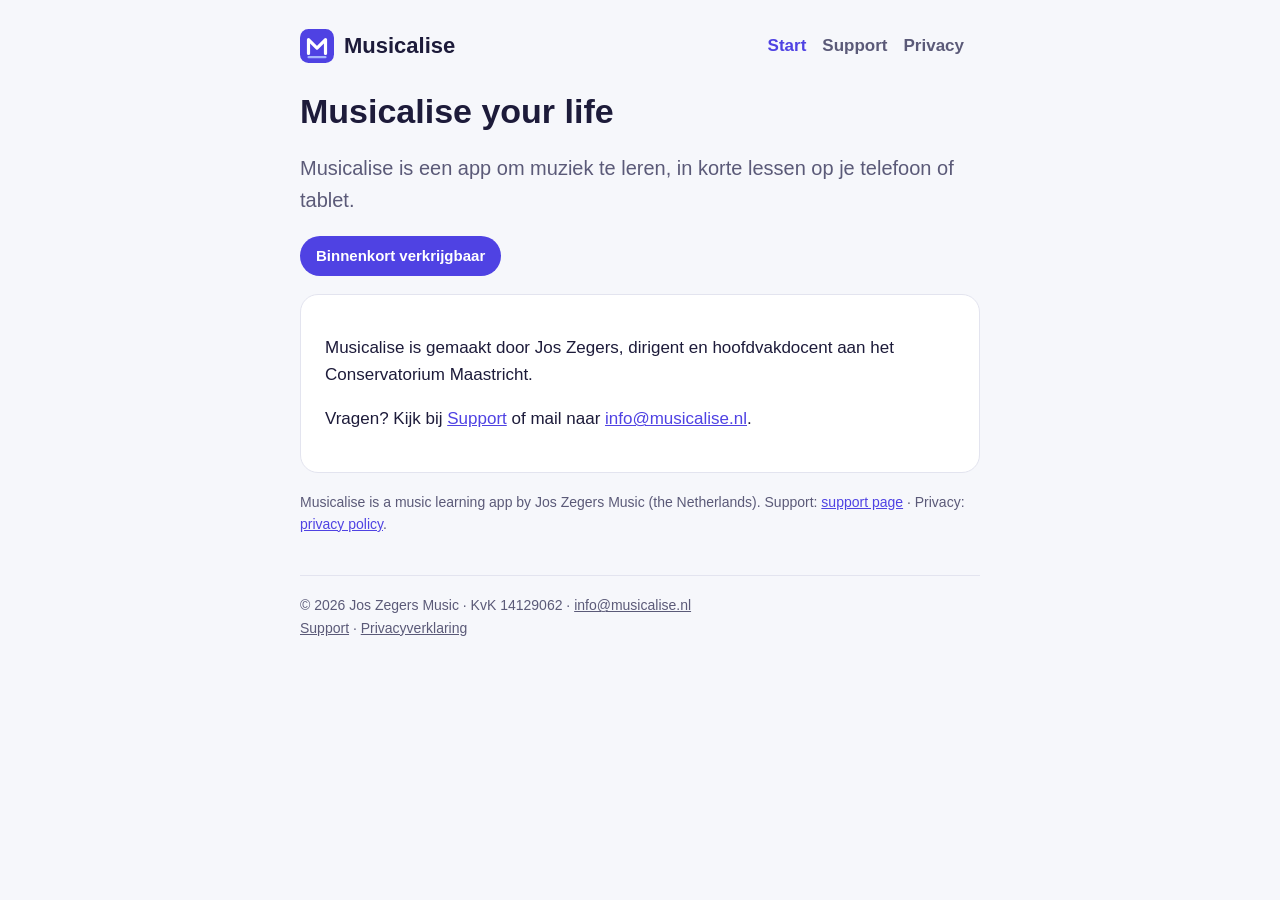
==== index.html @ 6873870e "Startpagina" ====
<!doctype html>
<html lang="nl">
<head>
<meta charset="utf-8">
<meta name="viewport" content="width=device-width, initial-scale=1">
<title>Musicalise – Musicalise your life</title>
<link rel="canonical" href="https://www.musicalise.nl/">
<meta name="description" content="Musicalise is een app om muziek te leren. Binnenkort verkrijgbaar.">
<link rel="icon" href="data:image/svg+xml,%3Csvg viewBox='0 0 64 64' xmlns='http://www.w3.org/2000/svg'%3E%3Crect width='64' height='64' rx='16' fill='%234f42e3'/%3E%3Cpath d='M16 46V20l16 16 16-16v26' fill='none' stroke='%23fff' stroke-width='6' stroke-linecap='round' stroke-linejoin='round'/%3E%3Cpath d='M16 53h32' stroke='%23a5b4fc' stroke-width='4' stroke-linecap='round'/%3E%3C/svg%3E">
<style>
:root{--ink:#1d1b3a;--muted:#5b5a78;--accent:#4f42e3;--bg:#f6f7fb;--card:#fff;--line:#e3e4ef}
@media (prefers-color-scheme:dark){:root{--ink:#eceaff;--muted:#b4b2d0;--accent:#9d95ff;--bg:#14132a;--card:#1d1c38;--line:#2e2c52}}
*{box-sizing:border-box}html{-webkit-text-size-adjust:100%}
body{margin:0;background:var(--bg);color:var(--ink);font:17px/1.6 -apple-system,BlinkMacSystemFont,"Segoe UI",Roboto,Helvetica,Arial,sans-serif}
.wrap{max-width:720px;margin:0 auto;padding:28px 20px 48px}
header{display:flex;align-items:center;justify-content:space-between;gap:12px;flex-wrap:wrap;margin-bottom:28px}
.logo{display:flex;align-items:center;gap:10px;font-weight:800;font-size:22px;color:var(--ink);text-decoration:none}
.logo svg{width:34px;height:34px}
nav a{color:var(--muted);text-decoration:none;margin-right:16px;font-weight:600}
nav a:hover,nav a[aria-current]{color:var(--accent)}
h1{font-size:34px;line-height:1.2;margin:8px 0 12px}h2{font-size:22px;margin:32px 0 8px}h3{font-size:18px;margin:22px 0 6px}
.card{background:var(--card);border:1px solid var(--line);border-radius:18px;padding:22px 24px;margin:18px 0}
.lead{font-size:20px;color:var(--muted)}a{color:var(--accent)}
.badge{display:inline-block;background:var(--accent);color:#fff;border-radius:999px;padding:8px 16px;font-weight:700;font-size:15px}
.meta{color:var(--muted);font-size:14px}dl{margin:0}dt{font-weight:700;margin-top:10px}dd{margin:0 0 4px}
footer{margin-top:40px;padding-top:18px;border-top:1px solid var(--line);color:var(--muted);font-size:14px}
footer a{color:var(--muted)}
</style>
</head>
<body>
<div class="wrap">
<header><a class="logo" href="/"><svg viewBox="0 0 64 64" aria-hidden="true"><rect width="64" height="64" rx="16" fill="#4f42e3"/><path d="M16 46V20l16 16 16-16v26" fill="none" stroke="#fff" stroke-width="6" stroke-linecap="round" stroke-linejoin="round"/><path d="M16 53h32" stroke="#a5b4fc" stroke-width="4" stroke-linecap="round"/></svg>Musicalise</a><nav><a href="/" aria-current="page">Start</a><a href="/support.html">Support</a><a href="/privacy.html">Privacy</a></nav></header>
<main>

<h1>Musicalise your life</h1>
<p class="lead">Musicalise is een app om muziek te leren, in korte lessen op je telefoon of tablet.</p>
<p><span class="badge">Binnenkort verkrijgbaar</span></p>
<div class="card">
<p>Musicalise is gemaakt door Jos Zegers, dirigent en hoofdvakdocent aan het Conservatorium Maastricht.</p>
<p>Vragen? Kijk bij <a href="/support.html">Support</a> of mail naar <a href="mailto:info@musicalise.nl">info@musicalise.nl</a>.</p>
</div>
<p class="meta" lang="en">Musicalise is a music learning app by Jos Zegers Music (the Netherlands). Support: <a href="/support.html">support page</a> · Privacy: <a href="/privacy.html">privacy policy</a>.</p>

</main>
<footer>© 2026 Jos Zegers Music · KvK 14129062 · <a href="mailto:info@musicalise.nl">info@musicalise.nl</a><br><a href="/support.html">Support</a> · <a href="/privacy.html">Privacyverklaring</a></footer>
</div>
</body>
</html>
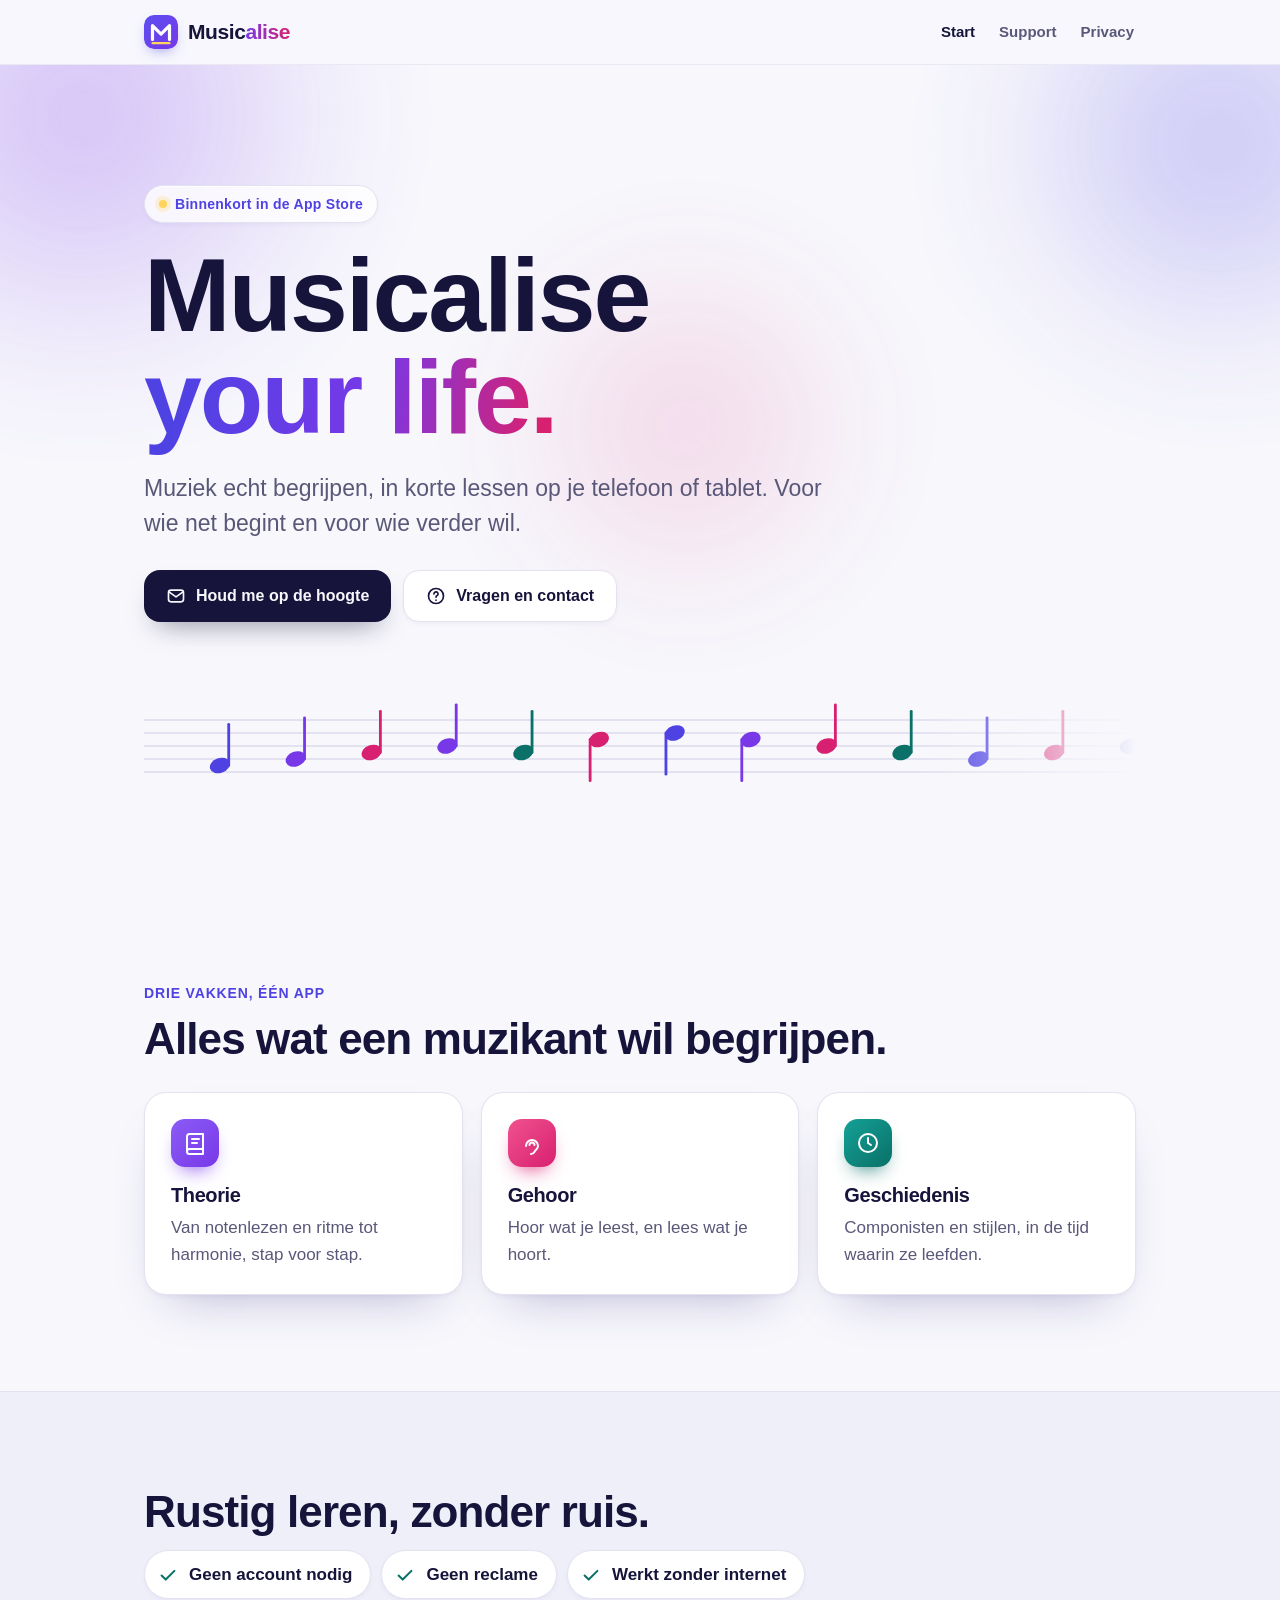
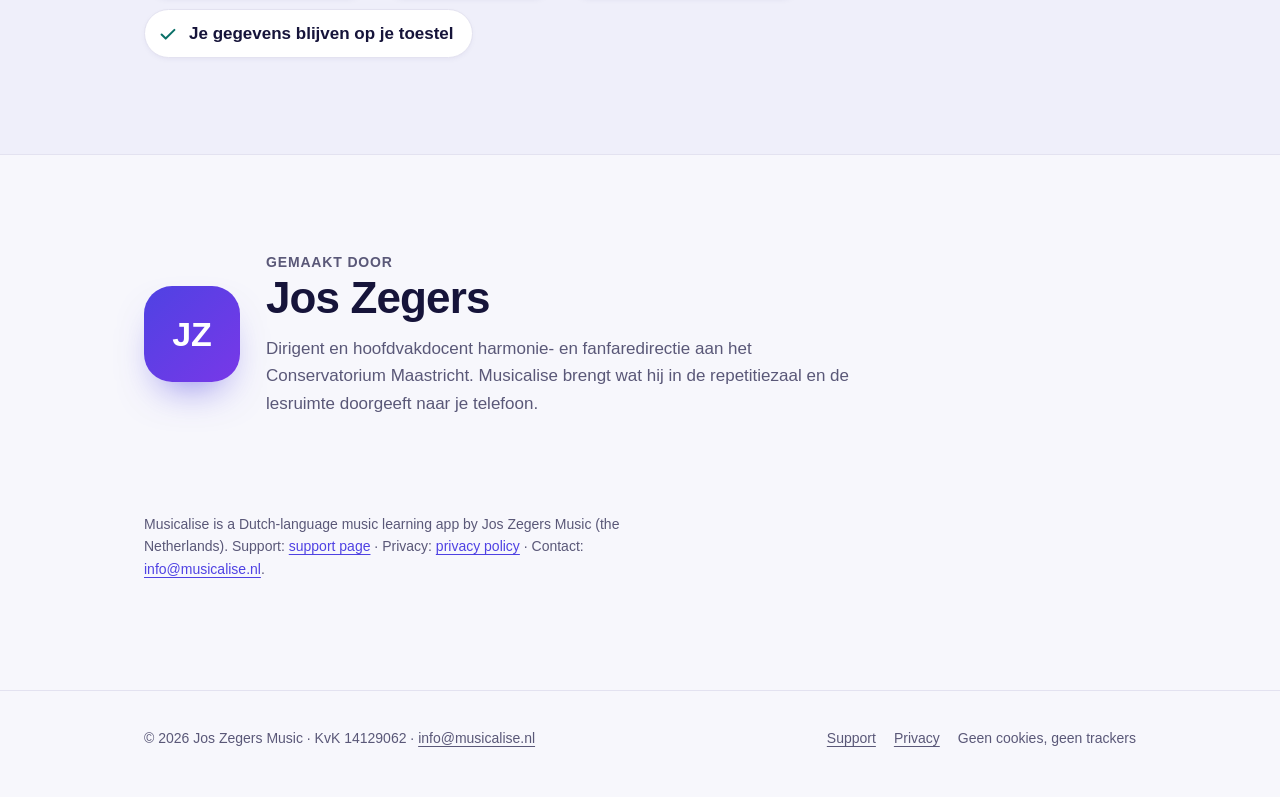
==== commit 2bca3fc8: "Nieuw ontwerp: startpagina" ====
--- a/index.html
+++ b/index.html
@@ -4,45 +4,44 @@
 <meta charset="utf-8">
 <meta name="viewport" content="width=device-width, initial-scale=1">
 <title>Musicalise – Musicalise your life</title>
+<meta name="description" content="Musicalise is een app om muziek te leren: theorie, gehoor en geschiedenis in korte lessen. Binnenkort verkrijgbaar.">
 <link rel="canonical" href="https://www.musicalise.nl/">
-<meta name="description" content="Musicalise is een app om muziek te leren. Binnenkort verkrijgbaar.">
-<link rel="icon" href="data:image/svg+xml,%3Csvg viewBox='0 0 64 64' xmlns='http://www.w3.org/2000/svg'%3E%3Crect width='64' height='64' rx='16' fill='%234f42e3'/%3E%3Cpath d='M16 46V20l16 16 16-16v26' fill='none' stroke='%23fff' stroke-width='6' stroke-linecap='round' stroke-linejoin='round'/%3E%3Cpath d='M16 53h32' stroke='%23a5b4fc' stroke-width='4' stroke-linecap='round'/%3E%3C/svg%3E">
-<style>
-:root{--ink:#1d1b3a;--muted:#5b5a78;--accent:#4f42e3;--bg:#f6f7fb;--card:#fff;--line:#e3e4ef}
-@media (prefers-color-scheme:dark){:root{--ink:#eceaff;--muted:#b4b2d0;--accent:#9d95ff;--bg:#14132a;--card:#1d1c38;--line:#2e2c52}}
-*{box-sizing:border-box}html{-webkit-text-size-adjust:100%}
-body{margin:0;background:var(--bg);color:var(--ink);font:17px/1.6 -apple-system,BlinkMacSystemFont,"Segoe UI",Roboto,Helvetica,Arial,sans-serif}
-.wrap{max-width:720px;margin:0 auto;padding:28px 20px 48px}
-header{display:flex;align-items:center;justify-content:space-between;gap:12px;flex-wrap:wrap;margin-bottom:28px}
-.logo{display:flex;align-items:center;gap:10px;font-weight:800;font-size:22px;color:var(--ink);text-decoration:none}
-.logo svg{width:34px;height:34px}
-nav a{color:var(--muted);text-decoration:none;margin-right:16px;font-weight:600}
-nav a:hover,nav a[aria-current]{color:var(--accent)}
-h1{font-size:34px;line-height:1.2;margin:8px 0 12px}h2{font-size:22px;margin:32px 0 8px}h3{font-size:18px;margin:22px 0 6px}
-.card{background:var(--card);border:1px solid var(--line);border-radius:18px;padding:22px 24px;margin:18px 0}
-.lead{font-size:20px;color:var(--muted)}a{color:var(--accent)}
-.badge{display:inline-block;background:var(--accent);color:#fff;border-radius:999px;padding:8px 16px;font-weight:700;font-size:15px}
-.meta{color:var(--muted);font-size:14px}dl{margin:0}dt{font-weight:700;margin-top:10px}dd{margin:0 0 4px}
-footer{margin-top:40px;padding-top:18px;border-top:1px solid var(--line);color:var(--muted);font-size:14px}
-footer a{color:var(--muted)}
-</style>
+<meta name="theme-color" content="#f7f7fc" media="(prefers-color-scheme: light)">
+<meta name="theme-color" content="#0d0c1f" media="(prefers-color-scheme: dark)">
+<link rel="icon" href="data:image/svg+xml,%3Csvg xmlns='http://www.w3.org/2000/svg' viewBox='0 0 64 64'%3E%3Crect width='64' height='64' rx='16' fill='%234f42e3'/%3E%3Cpath d='M16 46V20l16 16 16-16v26' fill='none' stroke='%23fff' stroke-width='6' stroke-linecap='round' stroke-linejoin='round'/%3E%3Cpath d='M16 53h32' stroke='%23ffd45c' stroke-width='4' stroke-linecap='round'/%3E%3C/svg%3E">
+<link rel="stylesheet" href="/style.css">
 </head>
 <body>
+<a class="skip" href="#main">Naar de inhoud</a>
+<header class="nav"><div class="wrap"><a class="logo" href="/" aria-label="Musicalise, naar de start"><svg viewBox="0 0 64 64" aria-hidden="true"><defs><linearGradient id="lg" x1="0" y1="0" x2="1" y2="1"><stop offset="0" stop-color="#5b4ef0"/><stop offset="1" stop-color="#7838e8"/></linearGradient></defs><rect width="64" height="64" rx="16" fill="url(#lg)"/><path d="M16 46V20l16 16 16-16v26" fill="none" stroke="#fff" stroke-width="6" stroke-linecap="round" stroke-linejoin="round"/><path d="M16 53h32" stroke="#ffd45c" stroke-width="4" stroke-linecap="round"/></svg><span class="wm"><b>Music</b><i>alise</i></span></a><a class="l x" href="/" aria-current="page">Start</a><a class="l" href="/support.html">Support</a><a class="l" href="/privacy.html">Privacy</a></div></header>
+<main id="main">
+<div class="hero"><div class="aura" aria-hidden="true"><span class="a1"></span><span class="a2"></span><span class="a3"></span></div>
 <div class="wrap">
-<header><a class="logo" href="/"><svg viewBox="0 0 64 64" aria-hidden="true"><rect width="64" height="64" rx="16" fill="#4f42e3"/><path d="M16 46V20l16 16 16-16v26" fill="none" stroke="#fff" stroke-width="6" stroke-linecap="round" stroke-linejoin="round"/><path d="M16 53h32" stroke="#a5b4fc" stroke-width="4" stroke-linecap="round"/></svg>Musicalise</a><nav><a href="/" aria-current="page">Start</a><a href="/support.html">Support</a><a href="/privacy.html">Privacy</a></nav></header>
-<main>
-
-<h1>Musicalise your life</h1>
-<p class="lead">Musicalise is een app om muziek te leren, in korte lessen op je telefoon of tablet.</p>
-<p><span class="badge">Binnenkort verkrijgbaar</span></p>
-<div class="card">
-<p>Musicalise is gemaakt door Jos Zegers, dirigent en hoofdvakdocent aan het Conservatorium Maastricht.</p>
-<p>Vragen? Kijk bij <a href="/support.html">Support</a> of mail naar <a href="mailto:info@musicalise.nl">info@musicalise.nl</a>.</p>
-</div>
-<p class="meta" lang="en">Musicalise is a music learning app by Jos Zegers Music (the Netherlands). Support: <a href="/support.html">support page</a> · Privacy: <a href="/privacy.html">privacy policy</a>.</p>
-
+<span class="eyebrow rv">Binnenkort in de App Store</span>
+<h1 class="rv">Musicalise<br><span class="g">your life.</span></h1>
+<p class="lead rv">Muziek echt begrijpen, in korte lessen op je telefoon of tablet. Voor wie net begint en voor wie verder wil.</p>
+<div class="ctas rv"><a class="btn p" href="mailto:info@musicalise.nl?subject=Houd%20me%20op%20de%20hoogte%20van%20Musicalise"><svg viewBox="0 0 24 24" fill="none" stroke="currentColor" stroke-width="2" stroke-linecap="round" stroke-linejoin="round"><rect x="3" y="5" width="18" height="14" rx="3"/><path d="M3.5 7l8.5 6 8.5-6"/></svg>Houd me op de hoogte</a><a class="btn s" href="/support.html"><svg viewBox="0 0 24 24" fill="none" stroke="currentColor" stroke-width="2" stroke-linecap="round" stroke-linejoin="round"><circle cx="12" cy="12" r="9"/><path d="M9.5 9.5a2.5 2.5 0 1 1 3.5 2.3c-.7.3-1 .9-1 1.7"/><path d="M12 17h.01"/></svg>Vragen en contact</a></div>
+<svg class="staff rv" viewBox="0 -6 1120 96" preserveAspectRatio="xMinYMid slice" aria-hidden="true"><line x1="0" x2="1120" y1="18" y2="18"/><line x1="0" x2="1120" y1="30" y2="30"/><line x1="0" x2="1120" y1="42" y2="42"/><line x1="0" x2="1120" y1="54" y2="54"/><line x1="0" x2="1120" y1="66" y2="66"/><g class="n"><line class="st" x1="78.2" y1="60" x2="78.2" y2="22"/><ellipse cx="70" cy="60" rx="9.5" ry="6.8" transform="rotate(-20 70 60)"/></g><g class="n"><line class="st" x1="148.2" y1="54" x2="148.2" y2="16"/><ellipse cx="140" cy="54" rx="9.5" ry="6.8" transform="rotate(-20 140 54)"/></g><g class="n"><line class="st" x1="218.2" y1="48" x2="218.2" y2="10"/><ellipse cx="210" cy="48" rx="9.5" ry="6.8" transform="rotate(-20 210 48)"/></g><g class="n"><line class="st" x1="288.2" y1="42" x2="288.2" y2="4"/><ellipse cx="280" cy="42" rx="9.5" ry="6.8" transform="rotate(-20 280 42)"/></g><g class="n"><line class="st" x1="358.2" y1="48" x2="358.2" y2="10"/><ellipse cx="350" cy="48" rx="9.5" ry="6.8" transform="rotate(-20 350 48)"/></g><g class="n"><line class="st" x1="411.8" y1="36" x2="411.8" y2="74"/><ellipse cx="420" cy="36" rx="9.5" ry="6.8" transform="rotate(-20 420 36)"/></g><g class="n"><line class="st" x1="481.8" y1="30" x2="481.8" y2="68"/><ellipse cx="490" cy="30" rx="9.5" ry="6.8" transform="rotate(-20 490 30)"/></g><g class="n"><line class="st" x1="551.8" y1="36" x2="551.8" y2="74"/><ellipse cx="560" cy="36" rx="9.5" ry="6.8" transform="rotate(-20 560 36)"/></g><g class="n"><line class="st" x1="638.2" y1="42" x2="638.2" y2="4"/><ellipse cx="630" cy="42" rx="9.5" ry="6.8" transform="rotate(-20 630 42)"/></g><g class="n"><line class="st" x1="708.2" y1="48" x2="708.2" y2="10"/><ellipse cx="700" cy="48" rx="9.5" ry="6.8" transform="rotate(-20 700 48)"/></g><g class="n"><line class="st" x1="778.2" y1="54" x2="778.2" y2="16"/><ellipse cx="770" cy="54" rx="9.5" ry="6.8" transform="rotate(-20 770 54)"/></g><g class="n"><line class="st" x1="848.2" y1="48" x2="848.2" y2="10"/><ellipse cx="840" cy="48" rx="9.5" ry="6.8" transform="rotate(-20 840 48)"/></g><g class="n"><line class="st" x1="918.2" y1="42" x2="918.2" y2="4"/><ellipse cx="910" cy="42" rx="9.5" ry="6.8" transform="rotate(-20 910 42)"/></g><g class="n"><line class="st" x1="971.8" y1="36" x2="971.8" y2="74"/><ellipse cx="980" cy="36" rx="9.5" ry="6.8" transform="rotate(-20 980 36)"/></g><g class="n"><line class="st" x1="1058.2" y1="42" x2="1058.2" y2="4"/><ellipse cx="1050" cy="42" rx="9.5" ry="6.8" transform="rotate(-20 1050 42)"/></g></svg>
+</div></div>
+<section><div class="wrap">
+<p class="kicker rv">Drie vakken, één app</p>
+<h2 class="rv">Alles wat een muzikant wil begrijpen.</h2>
+<div class="grid">
+<article class="card rv"><div class="ic t"><svg viewBox="0 0 24 24"><path d="M4 5.5A2.5 2.5 0 0 1 6.5 3H20v15H6.5A2.5 2.5 0 0 0 4 20.5z"/><path d="M4 20.5A2.5 2.5 0 0 0 6.5 23H20v-5"/><path d="M9 8h7M9 12h5"/></svg></div><h3>Theorie</h3><p>Van notenlezen en ritme tot harmonie, stap voor stap.</p></article>
+<article class="card rv"><div class="ic e"><svg viewBox="0 0 24 24"><path d="M6 15a6 6 0 1 1 12 0c0 3-2 3.5-3 5s-1.5 3-4 3"/><path d="M9.5 14a2.5 2.5 0 1 1 5 0"/></svg></div><h3>Gehoor</h3><p>Hoor wat je leest, en lees wat je hoort.</p></article>
+<article class="card rv"><div class="ic g"><svg viewBox="0 0 24 24"><circle cx="12" cy="12" r="9"/><path d="M12 7v5l3 2"/></svg></div><h3>Geschiedenis</h3><p>Componisten en stijlen, in de tijd waarin ze leefden.</p></article>
+</div></div></section>
+<section class="band"><div class="wrap">
+<h2 class="rv">Rustig leren, zonder ruis.</h2>
+<ul class="pills rv"><li><svg viewBox="0 0 24 24"><path d="M5 12.5l4.5 4.5L19 7.5"/></svg>Geen account nodig</li><li><svg viewBox="0 0 24 24"><path d="M5 12.5l4.5 4.5L19 7.5"/></svg>Geen reclame</li><li><svg viewBox="0 0 24 24"><path d="M5 12.5l4.5 4.5L19 7.5"/></svg>Werkt zonder internet</li><li><svg viewBox="0 0 24 24"><path d="M5 12.5l4.5 4.5L19 7.5"/></svg>Je gegevens blijven op je toestel</li></ul>
+</div></section>
+<section><div class="wrap maker rv">
+<div class="mono" aria-hidden="true">JZ</div>
+<div><p class="kicker">Gemaakt door</p><h2>Jos Zegers</h2><p>Dirigent en hoofdvakdocent harmonie- en fanfaredirectie aan het Conservatorium Maastricht. Musicalise brengt wat hij in de repetitiezaal en de lesruimte doorgeeft naar je telefoon.</p></div>
+</div></section>
+<section style="padding-top:0"><div class="wrap"><p class="meta" lang="en">Musicalise is a Dutch-language music learning app by Jos Zegers Music (the Netherlands). Support: <a href="/support.html">support page</a> · Privacy: <a href="/privacy.html">privacy policy</a> · Contact: <a href="mailto:info@musicalise.nl">info@musicalise.nl</a>.</p></div></section>
 </main>
-<footer>© 2026 Jos Zegers Music · KvK 14129062 · <a href="mailto:info@musicalise.nl">info@musicalise.nl</a><br><a href="/support.html">Support</a> · <a href="/privacy.html">Privacyverklaring</a></footer>
-</div>
+<footer><div class="wrap"><span>© 2026 Jos Zegers Music · KvK 14129062 · <a href="mailto:info@musicalise.nl">info@musicalise.nl</a></span><nav><a href="/support.html">Support</a><a href="/privacy.html">Privacy</a><span>Geen cookies, geen trackers</span></nav></div></footer>
+<script>(function(){var els=document.querySelectorAll('.rv');if(!('IntersectionObserver' in window)){els.forEach(function(e){e.classList.add('in')});return}var io=new IntersectionObserver(function(es){es.forEach(function(e){if(e.isIntersecting){e.target.classList.add('in');io.unobserve(e.target)}})},{rootMargin:'0px 0px -8% 0px'});els.forEach(function(e){io.observe(e)})})();</script>
 </body>
 </html>
--- a/style.css
+++ b/style.css
@@ -0,0 +1,113 @@
+/* Musicalise – tijdelijke site (2026). Licht en donker, geen externe bestanden, geen cookies.
+   Trends (Figma 2026), professioneel ingezet: gedurfde typografie, levendig maar beheerst kleurverloop,
+   donkere modus, subtiele beweging (respecteert 'minder beweging'), zachte diepte en duurzaam: klein en toegankelijk. */
+:root{color-scheme:light dark;
+  --brand:#4f42e3;--violet:#7838e8;--teal:#0a7068;--rose:#d82070;--sun:#ffd45c;
+  --bg:#f7f7fc;--bg2:#efeffa;--card:#ffffff;--ink:#16143a;--muted:#5a5878;--line:#e3e2f0;
+  --glow:rgba(79,66,227,.16);--shadow:0 1px 0 rgba(255,255,255,.7) inset,0 24px 48px -28px rgba(40,30,120,.35),0 2px 6px -2px rgba(40,30,120,.08);
+  --r:22px;--max:1120px}
+@media (prefers-color-scheme:dark){:root{
+  --brand:#8f86ff;--violet:#b18cff;--teal:#4fc4b3;--rose:#f2679f;
+  --bg:#0d0c1f;--bg2:#141330;--card:#18173a;--ink:#efeeff;--muted:#b2b0cf;--line:#2c2a55;
+  --glow:rgba(143,134,255,.22);--shadow:0 1px 0 rgba(255,255,255,.05) inset,0 24px 48px -26px rgba(0,0,0,.7),0 2px 6px -2px rgba(0,0,0,.4)}}
+*{box-sizing:border-box}
+html{-webkit-text-size-adjust:100%;scroll-behavior:smooth}
+body{margin:0;background:var(--bg);color:var(--ink);font:17px/1.6 -apple-system,BlinkMacSystemFont,"Segoe UI",Roboto,Helvetica,Arial,sans-serif;overflow-x:hidden}
+h1,h2,h3,.logo{font-family:ui-rounded,"SF Pro Rounded","Nunito","Arial Rounded MT Bold",-apple-system,BlinkMacSystemFont,"Segoe UI",sans-serif;letter-spacing:-.02em}
+h1{font-size:clamp(44px,9vw,104px);line-height:.98;font-weight:800;margin:0 0 22px;text-wrap:balance}
+h2{font-size:clamp(28px,4.2vw,44px);line-height:1.08;font-weight:800;margin:0 0 14px;text-wrap:balance}
+h3{font-size:20px;line-height:1.25;font-weight:700;margin:0 0 6px}
+p{margin:0 0 1em;max-width:62ch}
+a{color:var(--brand);text-underline-offset:3px}
+a:focus-visible,button:focus-visible{outline:3px solid var(--sun);outline-offset:3px;border-radius:10px}
+.skip{position:absolute;left:-999px;top:8px;background:var(--card);padding:10px 14px;border-radius:10px;z-index:9}
+.skip:focus{left:12px}
+.wrap{max-width:var(--max);margin:0 auto;padding:0 max(5vw,20px)}
+
+/* kop */
+.nav{position:sticky;top:0;z-index:5;backdrop-filter:saturate(1.6) blur(14px);-webkit-backdrop-filter:saturate(1.6) blur(14px);background:color-mix(in srgb,var(--bg) 72%,transparent);border-bottom:1px solid color-mix(in srgb,var(--line) 70%,transparent)}
+.nav .wrap{display:flex;align-items:center;gap:20px;min-height:64px}
+.logo{display:flex;align-items:center;gap:10px;font-weight:800;font-size:21px;color:var(--ink);text-decoration:none;margin-right:auto}
+.logo svg{width:34px;height:34px;flex:none;border-radius:10px;box-shadow:0 6px 14px -6px rgba(79,66,227,.6)}
+.wm b{font-weight:800}.wm i{font-style:normal;font-weight:800;background:linear-gradient(90deg,var(--violet),var(--rose));-webkit-background-clip:text;background-clip:text;color:transparent}
+.nav a.l{color:var(--muted);text-decoration:none;font-weight:600;font-size:15px;padding:8px 2px}
+.nav a.l:hover,.nav a.l[aria-current]{color:var(--ink)}
+
+/* hero */
+.hero{position:relative;isolation:isolate;overflow:hidden;padding:clamp(56px,10vw,120px) 0 clamp(40px,7vw,88px)}
+.aura{position:absolute;inset:-20% -10% auto;height:120%;z-index:-2;pointer-events:none;filter:blur(60px);opacity:.75}
+.aura span{position:absolute;border-radius:50%;animation:drift 22s ease-in-out infinite alternate}
+.aura .a1{width:52vw;height:52vw;max-width:720px;max-height:720px;left:-8%;top:-12%;background:radial-gradient(circle,rgba(120,56,232,.42),transparent 62%)}
+.aura .a2{width:44vw;height:44vw;max-width:620px;max-height:620px;right:-6%;top:-4%;background:radial-gradient(circle,rgba(79,66,227,.40),transparent 62%);animation-duration:26s}
+.aura .a3{width:36vw;height:36vw;max-width:520px;max-height:520px;left:38%;top:30%;background:radial-gradient(circle,rgba(216,32,112,.22),transparent 62%);animation-duration:30s}
+@keyframes drift{to{transform:translate3d(4%,6%,0) scale(1.08)}}
+.eyebrow{display:inline-flex;align-items:center;gap:8px;font-weight:700;font-size:14px;letter-spacing:.02em;color:var(--brand);background:color-mix(in srgb,var(--card) 80%,transparent);border:1px solid var(--line);padding:7px 14px;border-radius:999px;box-shadow:var(--shadow);margin-bottom:22px}
+.eyebrow::before{content:"";width:8px;height:8px;border-radius:50%;background:var(--sun);box-shadow:0 0 0 4px rgba(255,212,92,.25)}
+.hero h1 .g{background:linear-gradient(100deg,var(--brand) 10%,var(--violet) 55%,var(--rose) 95%);-webkit-background-clip:text;background-clip:text;color:transparent}
+.lead{font-size:clamp(19px,2.2vw,23px);line-height:1.5;color:var(--muted);max-width:30em;margin-bottom:30px}
+.ctas{display:flex;flex-wrap:wrap;gap:12px}
+.btn{display:inline-flex;align-items:center;gap:10px;min-height:52px;padding:0 22px;border-radius:16px;font-weight:700;font-size:16px;text-decoration:none;transition:transform .2s ease,box-shadow .2s ease}
+.btn.p{background:var(--ink);color:var(--bg);box-shadow:0 14px 28px -14px rgba(22,20,58,.55)}
+.btn.s{background:var(--card);color:var(--ink);border:1px solid var(--line);box-shadow:var(--shadow)}
+.btn:hover{transform:translateY(-2px)}
+.btn svg{width:20px;height:20px;flex:none}
+.staff{margin-top:clamp(40px,7vw,72px);width:100%;height:clamp(84px,9vw,104px);display:block;overflow:hidden;-webkit-mask-image:linear-gradient(90deg,#000 78%,transparent);mask-image:linear-gradient(90deg,#000 78%,transparent)}
+.staff line{stroke:var(--line);stroke-width:2}
+.staff .n{fill:var(--brand);color:var(--brand);animation:bob 3.2s ease-in-out infinite}
+.staff .n:nth-of-type(2n){fill:var(--violet);color:var(--violet);animation-delay:-.8s}
+.staff .n:nth-of-type(3n){fill:var(--rose);color:var(--rose);animation-delay:-1.6s}
+.staff .n:nth-of-type(5n){fill:var(--teal);color:var(--teal);animation-delay:-2.4s}
+.staff .st{stroke:currentColor;stroke-width:2.6;stroke-linecap:round}
+@keyframes bob{50%{transform:translateY(-6px)}}
+
+/* secties */
+section{padding:clamp(48px,8vw,96px) 0}
+.kicker{font-weight:700;font-size:14px;letter-spacing:.06em;text-transform:uppercase;color:var(--brand);margin-bottom:10px}
+.grid{display:grid;grid-template-columns:repeat(3,minmax(0,1fr));gap:18px;margin-top:30px}
+.card{background:var(--card);border:1px solid var(--line);border-radius:var(--r);padding:26px;box-shadow:var(--shadow);transition:transform .25s ease,box-shadow .25s ease}
+.card:hover{transform:translateY(-3px)}
+.ic{width:48px;height:48px;border-radius:14px;display:grid;place-items:center;margin-bottom:16px;color:#fff;box-shadow:0 10px 20px -10px currentColor}
+.ic svg{width:24px;height:24px;fill:none;stroke:#fff;stroke-width:2;stroke-linecap:round;stroke-linejoin:round}
+.ic.t{background:linear-gradient(135deg,#8b5cf6,var(--violet));color:var(--violet)}
+.ic.e{background:linear-gradient(135deg,#f0528f,var(--rose));color:var(--rose)}
+.ic.g{background:linear-gradient(135deg,#14a196,var(--teal));color:var(--teal)}
+.card p{color:var(--muted);margin:0}
+.band{background:var(--bg2);border-block:1px solid var(--line)}
+.pills{display:flex;flex-wrap:wrap;gap:10px;margin:0;padding:0;list-style:none}
+.pills li{display:flex;align-items:center;gap:10px;background:var(--card);border:1px solid var(--line);border-radius:999px;padding:10px 18px 10px 12px;font-weight:600;box-shadow:var(--shadow)}
+.pills li svg{width:22px;height:22px;flex:none;stroke:var(--teal);fill:none;stroke-width:2.2;stroke-linecap:round;stroke-linejoin:round}
+.maker{display:grid;grid-template-columns:auto 1fr;gap:26px;align-items:center}
+.mono{width:96px;height:96px;border-radius:28px;display:grid;place-items:center;font:800 34px/1 ui-rounded,"SF Pro Rounded",sans-serif;color:#fff;background:linear-gradient(135deg,var(--brand),var(--violet));box-shadow:0 20px 40px -18px rgba(79,66,227,.7)}
+.maker p{color:var(--muted);margin:0}
+
+/* tekstpagina's (support, privacy) */
+.page{padding:clamp(40px,7vw,80px) 0 40px}
+.page .wrap{max-width:820px}
+.page h1{font-size:clamp(38px,6vw,64px)}
+.page h2{font-size:clamp(22px,3vw,28px);margin-top:36px}
+.page h3{margin-top:22px}
+.page p,.page li,.page dd{color:var(--muted)}
+.page strong,.page b{color:var(--ink)}
+.page .card{margin:22px 0}
+.page .card h2:first-child{margin-top:0}
+dl{margin:0}dt{font-weight:700;margin-top:12px;color:var(--ink)}dd{margin:2px 0 0}
+details{background:var(--card);border:1px solid var(--line);border-radius:16px;padding:4px 20px;margin:10px 0;box-shadow:var(--shadow)}
+summary{cursor:pointer;font-weight:700;padding:14px 0;list-style:none;display:flex;justify-content:space-between;gap:12px}
+summary::-webkit-details-marker{display:none}
+summary::after{content:"+";font-weight:800;color:var(--brand);transition:transform .2s}
+details[open] summary::after{transform:rotate(45deg)}
+details p{margin:0 0 14px}
+.meta{font-size:14px;color:var(--muted)}
+
+/* voet */
+footer{padding:36px 0 48px;border-top:1px solid var(--line);color:var(--muted);font-size:14px}
+footer .wrap{display:flex;flex-wrap:wrap;gap:10px 24px;align-items:center;justify-content:space-between}
+footer a{color:var(--muted)}
+footer nav{display:flex;gap:18px}
+
+/* binnenkomen bij scrollen */
+.rv{opacity:0;transform:translateY(18px);transition:opacity .7s ease,transform .7s cubic-bezier(.2,.7,.2,1)}
+.rv.in{opacity:1;transform:none}
+@media (prefers-reduced-motion:reduce){*,*::before,*::after{animation:none!important;transition:none!important;scroll-behavior:auto!important}.rv{opacity:1;transform:none}}
+@media (max-width:820px){.grid{grid-template-columns:1fr}.maker{grid-template-columns:1fr}.nav a.l.x{display:none}}
+@media (max-width:420px){.nav .wrap{gap:14px}.nav a.l{font-size:14px}}
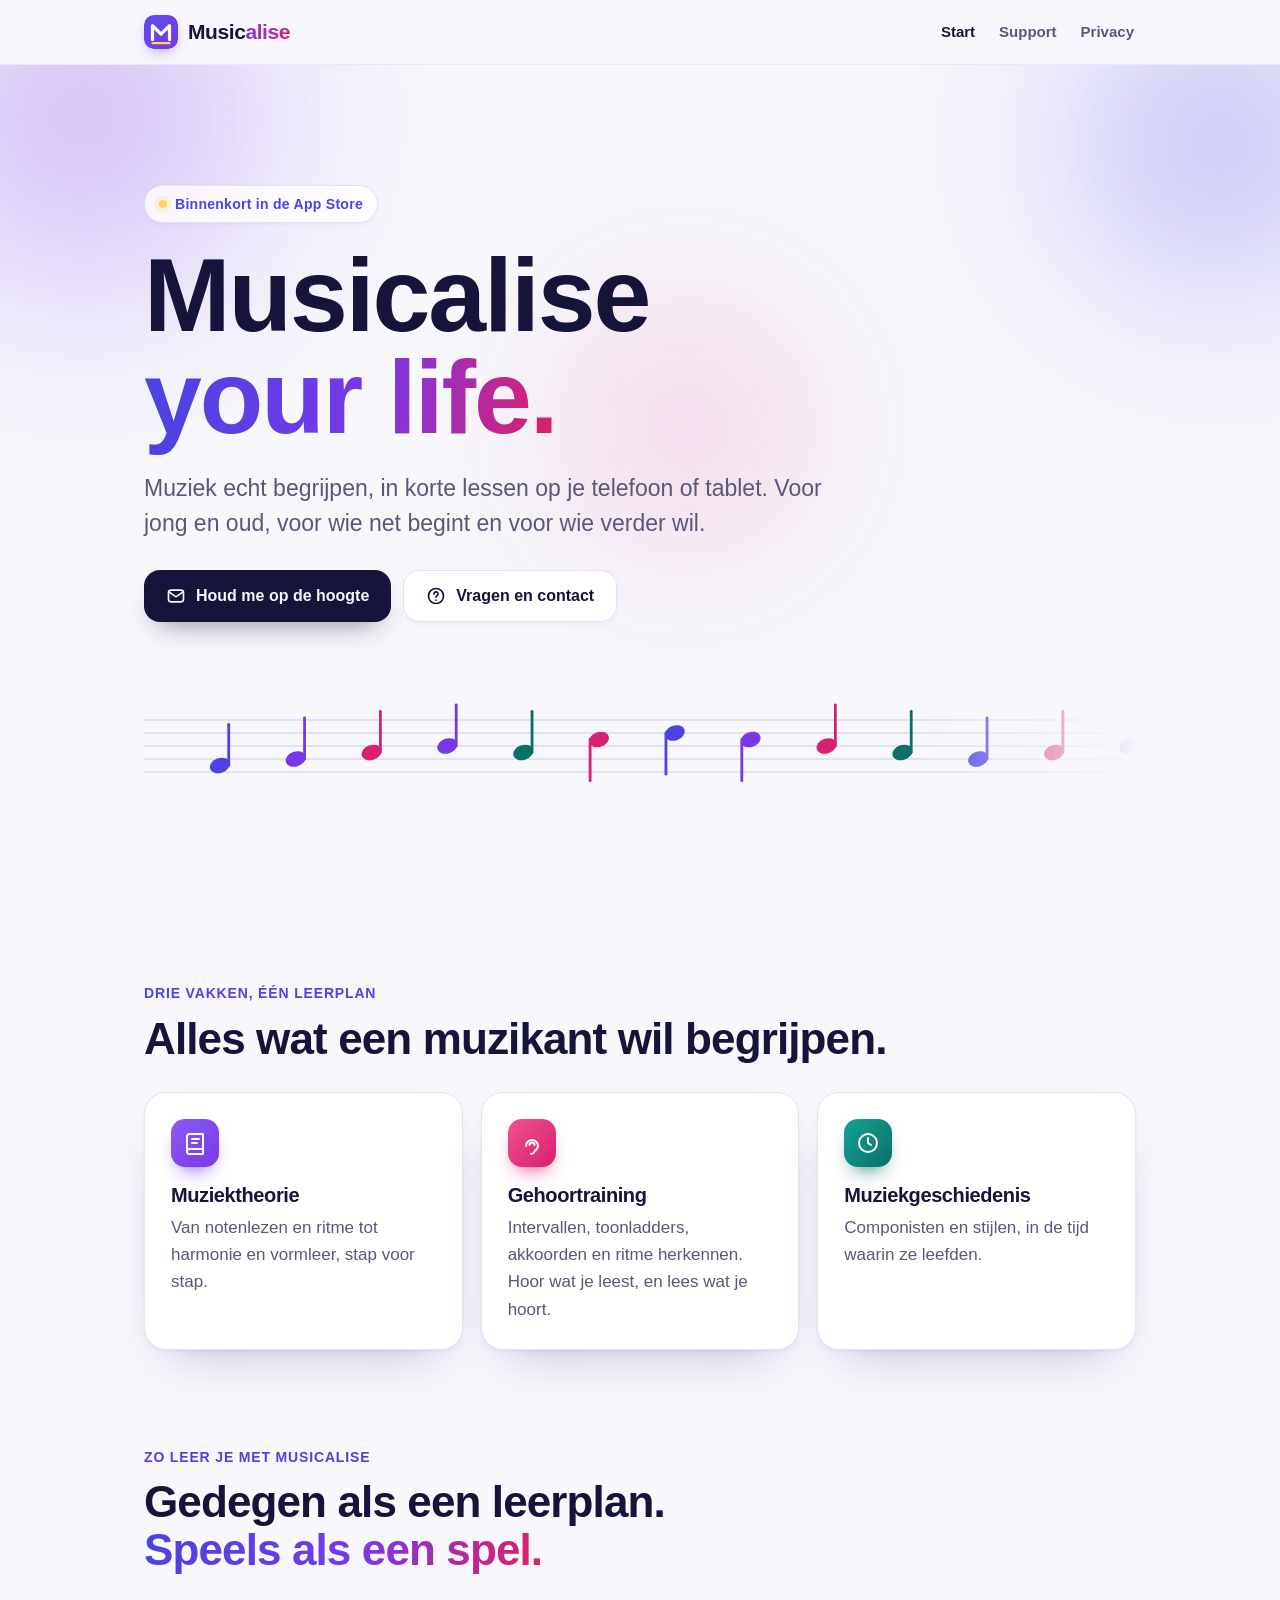
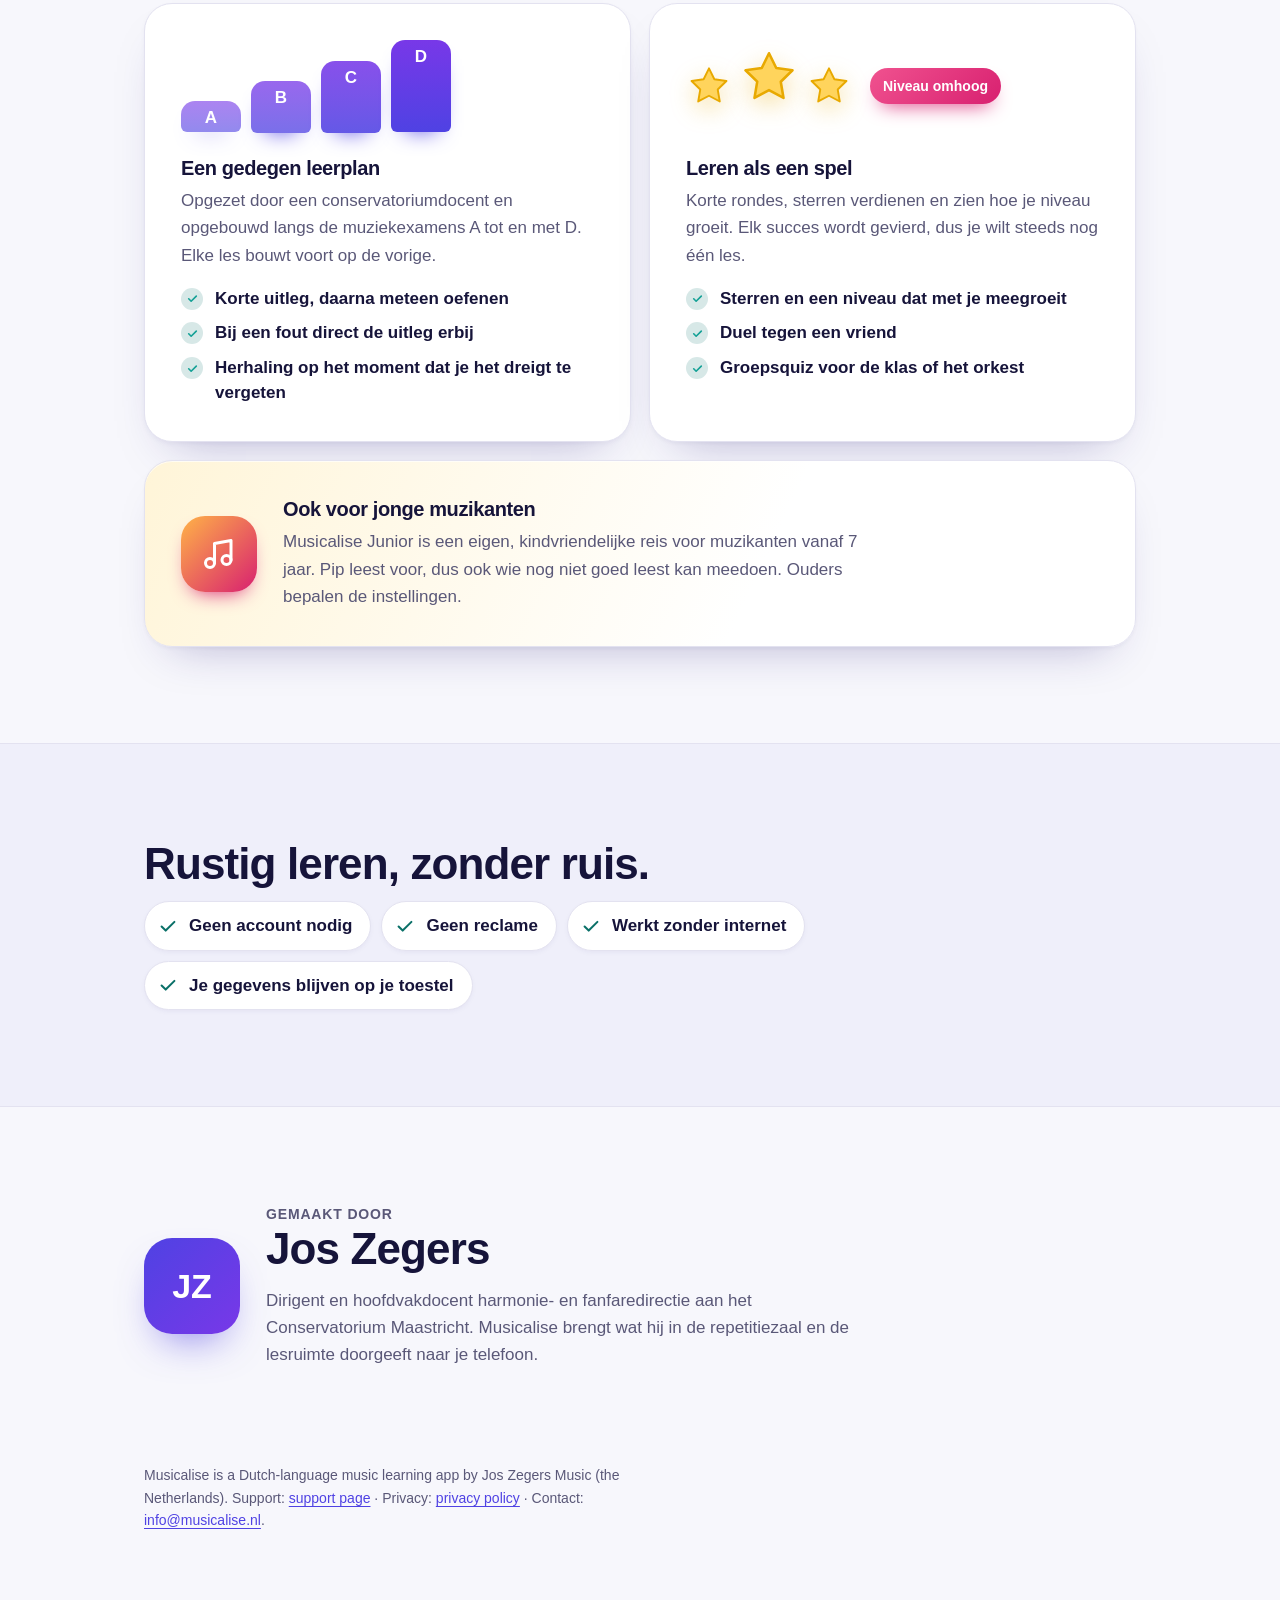
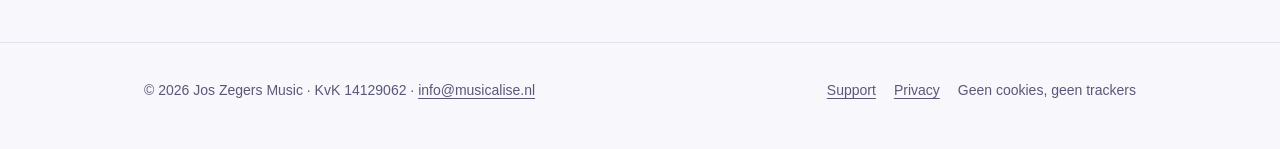
==== commit 26afe1a8: "Start: vakken voluit, leerplan, spel en Junior" ====
--- a/index.html
+++ b/index.html
@@ -4,7 +4,7 @@
 <meta charset="utf-8">
 <meta name="viewport" content="width=device-width, initial-scale=1">
 <title>Musicalise – Musicalise your life</title>
-<meta name="description" content="Musicalise is een app om muziek te leren: theorie, gehoor en geschiedenis in korte lessen. Binnenkort verkrijgbaar.">
+<meta name="description" content="Musicalise is een app om muziek te leren: muziektheorie, gehoortraining en muziekgeschiedenis in een gedegen leerplan, speels als een spel. Voor jong en oud. Binnenkort verkrijgbaar.">
 <link rel="canonical" href="https://www.musicalise.nl/">
 <meta name="theme-color" content="#f7f7fc" media="(prefers-color-scheme: light)">
 <meta name="theme-color" content="#0d0c1f" media="(prefers-color-scheme: dark)">
@@ -19,18 +19,34 @@
 <div class="wrap">
 <span class="eyebrow rv">Binnenkort in de App Store</span>
 <h1 class="rv">Musicalise<br><span class="g">your life.</span></h1>
-<p class="lead rv">Muziek echt begrijpen, in korte lessen op je telefoon of tablet. Voor wie net begint en voor wie verder wil.</p>
+<p class="lead rv">Muziek echt begrijpen, in korte lessen op je telefoon of tablet. Voor jong en oud, voor wie net begint en voor wie verder wil.</p>
 <div class="ctas rv"><a class="btn p" href="mailto:info@musicalise.nl?subject=Houd%20me%20op%20de%20hoogte%20van%20Musicalise"><svg viewBox="0 0 24 24" fill="none" stroke="currentColor" stroke-width="2" stroke-linecap="round" stroke-linejoin="round"><rect x="3" y="5" width="18" height="14" rx="3"/><path d="M3.5 7l8.5 6 8.5-6"/></svg>Houd me op de hoogte</a><a class="btn s" href="/support.html"><svg viewBox="0 0 24 24" fill="none" stroke="currentColor" stroke-width="2" stroke-linecap="round" stroke-linejoin="round"><circle cx="12" cy="12" r="9"/><path d="M9.5 9.5a2.5 2.5 0 1 1 3.5 2.3c-.7.3-1 .9-1 1.7"/><path d="M12 17h.01"/></svg>Vragen en contact</a></div>
 <svg class="staff rv" viewBox="0 -6 1120 96" preserveAspectRatio="xMinYMid slice" aria-hidden="true"><line x1="0" x2="1120" y1="18" y2="18"/><line x1="0" x2="1120" y1="30" y2="30"/><line x1="0" x2="1120" y1="42" y2="42"/><line x1="0" x2="1120" y1="54" y2="54"/><line x1="0" x2="1120" y1="66" y2="66"/><g class="n"><line class="st" x1="78.2" y1="60" x2="78.2" y2="22"/><ellipse cx="70" cy="60" rx="9.5" ry="6.8" transform="rotate(-20 70 60)"/></g><g class="n"><line class="st" x1="148.2" y1="54" x2="148.2" y2="16"/><ellipse cx="140" cy="54" rx="9.5" ry="6.8" transform="rotate(-20 140 54)"/></g><g class="n"><line class="st" x1="218.2" y1="48" x2="218.2" y2="10"/><ellipse cx="210" cy="48" rx="9.5" ry="6.8" transform="rotate(-20 210 48)"/></g><g class="n"><line class="st" x1="288.2" y1="42" x2="288.2" y2="4"/><ellipse cx="280" cy="42" rx="9.5" ry="6.8" transform="rotate(-20 280 42)"/></g><g class="n"><line class="st" x1="358.2" y1="48" x2="358.2" y2="10"/><ellipse cx="350" cy="48" rx="9.5" ry="6.8" transform="rotate(-20 350 48)"/></g><g class="n"><line class="st" x1="411.8" y1="36" x2="411.8" y2="74"/><ellipse cx="420" cy="36" rx="9.5" ry="6.8" transform="rotate(-20 420 36)"/></g><g class="n"><line class="st" x1="481.8" y1="30" x2="481.8" y2="68"/><ellipse cx="490" cy="30" rx="9.5" ry="6.8" transform="rotate(-20 490 30)"/></g><g class="n"><line class="st" x1="551.8" y1="36" x2="551.8" y2="74"/><ellipse cx="560" cy="36" rx="9.5" ry="6.8" transform="rotate(-20 560 36)"/></g><g class="n"><line class="st" x1="638.2" y1="42" x2="638.2" y2="4"/><ellipse cx="630" cy="42" rx="9.5" ry="6.8" transform="rotate(-20 630 42)"/></g><g class="n"><line class="st" x1="708.2" y1="48" x2="708.2" y2="10"/><ellipse cx="700" cy="48" rx="9.5" ry="6.8" transform="rotate(-20 700 48)"/></g><g class="n"><line class="st" x1="778.2" y1="54" x2="778.2" y2="16"/><ellipse cx="770" cy="54" rx="9.5" ry="6.8" transform="rotate(-20 770 54)"/></g><g class="n"><line class="st" x1="848.2" y1="48" x2="848.2" y2="10"/><ellipse cx="840" cy="48" rx="9.5" ry="6.8" transform="rotate(-20 840 48)"/></g><g class="n"><line class="st" x1="918.2" y1="42" x2="918.2" y2="4"/><ellipse cx="910" cy="42" rx="9.5" ry="6.8" transform="rotate(-20 910 42)"/></g><g class="n"><line class="st" x1="971.8" y1="36" x2="971.8" y2="74"/><ellipse cx="980" cy="36" rx="9.5" ry="6.8" transform="rotate(-20 980 36)"/></g><g class="n"><line class="st" x1="1058.2" y1="42" x2="1058.2" y2="4"/><ellipse cx="1050" cy="42" rx="9.5" ry="6.8" transform="rotate(-20 1050 42)"/></g></svg>
 </div></div>
 <section><div class="wrap">
-<p class="kicker rv">Drie vakken, één app</p>
+<p class="kicker rv">Drie vakken, één leerplan</p>
 <h2 class="rv">Alles wat een muzikant wil begrijpen.</h2>
 <div class="grid">
-<article class="card rv"><div class="ic t"><svg viewBox="0 0 24 24"><path d="M4 5.5A2.5 2.5 0 0 1 6.5 3H20v15H6.5A2.5 2.5 0 0 0 4 20.5z"/><path d="M4 20.5A2.5 2.5 0 0 0 6.5 23H20v-5"/><path d="M9 8h7M9 12h5"/></svg></div><h3>Theorie</h3><p>Van notenlezen en ritme tot harmonie, stap voor stap.</p></article>
-<article class="card rv"><div class="ic e"><svg viewBox="0 0 24 24"><path d="M6 15a6 6 0 1 1 12 0c0 3-2 3.5-3 5s-1.5 3-4 3"/><path d="M9.5 14a2.5 2.5 0 1 1 5 0"/></svg></div><h3>Gehoor</h3><p>Hoor wat je leest, en lees wat je hoort.</p></article>
-<article class="card rv"><div class="ic g"><svg viewBox="0 0 24 24"><circle cx="12" cy="12" r="9"/><path d="M12 7v5l3 2"/></svg></div><h3>Geschiedenis</h3><p>Componisten en stijlen, in de tijd waarin ze leefden.</p></article>
+<article class="card rv"><div class="ic t"><svg viewBox="0 0 24 24"><path d="M4 5.5A2.5 2.5 0 0 1 6.5 3H20v15H6.5A2.5 2.5 0 0 0 4 20.5z"/><path d="M4 20.5A2.5 2.5 0 0 0 6.5 23H20v-5"/><path d="M9 8h7M9 12h5"/></svg></div><h3>Muziektheorie</h3><p>Van notenlezen en ritme tot harmonie en vormleer, stap voor stap.</p></article>
+<article class="card rv"><div class="ic e"><svg viewBox="0 0 24 24"><path d="M6 15a6 6 0 1 1 12 0c0 3-2 3.5-3 5s-1.5 3-4 3"/><path d="M9.5 14a2.5 2.5 0 1 1 5 0"/></svg></div><h3>Gehoortraining</h3><p>Intervallen, toonladders, akkoorden en ritme herkennen. Hoor wat je leest, en lees wat je hoort.</p></article>
+<article class="card rv"><div class="ic g"><svg viewBox="0 0 24 24"><circle cx="12" cy="12" r="9"/><path d="M12 7v5l3 2"/></svg></div><h3>Muziekgeschiedenis</h3><p>Componisten en stijlen, in de tijd waarin ze leefden.</p></article>
 </div></div></section>
+<section class="how"><div class="wrap">
+<p class="kicker rv">Zo leer je met Musicalise</p>
+<h2 class="rv">Gedegen als een leerplan.<br><span class="gr">Speels als een spel.</span></h2>
+<div class="feat">
+<article class="panel rv"><div class="steps" aria-hidden="true"><span>A</span><span>B</span><span>C</span><span>D</span></div>
+<h3>Een gedegen leerplan</h3>
+<p>Opgezet door een conservatoriumdocent en opgebouwd langs de muziekexamens A tot en met D. Elke les bouwt voort op de vorige.</p>
+<ul class="ticks"><li>Korte uitleg, daarna meteen oefenen</li><li>Bij een fout direct de uitleg erbij</li><li>Herhaling op het moment dat je het dreigt te vergeten</li></ul></article>
+<article class="panel rv"><div class="stars" aria-hidden="true"><svg viewBox="0 0 24 24"><path d="M12 2.8l2.8 5.7 6.3.9-4.55 4.43 1.07 6.27L12 17.1l-5.62 2.97 1.07-6.27L2.9 9.4l6.3-.9z"/></svg><svg class="big" viewBox="0 0 24 24"><path d="M12 2.8l2.8 5.7 6.3.9-4.55 4.43 1.07 6.27L12 17.1l-5.62 2.97 1.07-6.27L2.9 9.4l6.3-.9z"/></svg><svg viewBox="0 0 24 24"><path d="M12 2.8l2.8 5.7 6.3.9-4.55 4.43 1.07 6.27L12 17.1l-5.62 2.97 1.07-6.27L2.9 9.4l6.3-.9z"/></svg><span class="lvl">Niveau omhoog</span></div>
+<h3>Leren als een spel</h3>
+<p>Korte rondes, sterren verdienen en zien hoe je niveau groeit. Elk succes wordt gevierd, dus je wilt steeds nog één les.</p>
+<ul class="ticks"><li>Sterren en een niveau dat met je meegroeit</li><li>Duel tegen een vriend</li><li>Groepsquiz voor de klas of het orkest</li></ul></article>
+</div>
+<article class="panel junior rv"><div class="ic j"><svg viewBox="0 0 24 24"><path d="M9 18V5l11-2v13"/><circle cx="6" cy="18" r="3"/><circle cx="17" cy="16" r="3"/></svg></div>
+<div><h3>Ook voor jonge muzikanten</h3><p>Musicalise Junior is een eigen, kindvriendelijke reis voor muzikanten vanaf 7 jaar. Pip leest voor, dus ook wie nog niet goed leest kan meedoen. Ouders bepalen de instellingen.</p></div></article>
+</div></section>
 <section class="band"><div class="wrap">
 <h2 class="rv">Rustig leren, zonder ruis.</h2>
 <ul class="pills rv"><li><svg viewBox="0 0 24 24"><path d="M5 12.5l4.5 4.5L19 7.5"/></svg>Geen account nodig</li><li><svg viewBox="0 0 24 24"><path d="M5 12.5l4.5 4.5L19 7.5"/></svg>Geen reclame</li><li><svg viewBox="0 0 24 24"><path d="M5 12.5l4.5 4.5L19 7.5"/></svg>Werkt zonder internet</li><li><svg viewBox="0 0 24 24"><path d="M5 12.5l4.5 4.5L19 7.5"/></svg>Je gegevens blijven op je toestel</li></ul>
--- a/style.css
+++ b/style.css
@@ -99,6 +99,34 @@
 details p{margin:0 0 14px}
 .meta{font-size:14px;color:var(--muted)}
 
+/* zo leer je: leerplan, spel en Junior */
+.gr{background:linear-gradient(100deg,var(--brand) 10%,var(--violet) 55%,var(--rose) 95%);-webkit-background-clip:text;background-clip:text;color:transparent}
+.how{padding-top:0}
+.feat{display:grid;grid-template-columns:repeat(2,minmax(0,1fr));gap:18px;margin-top:30px}
+.panel{background:var(--card);border:1px solid var(--line);border-radius:28px;padding:clamp(24px,3.4vw,36px);box-shadow:var(--shadow);position:relative;overflow:hidden}
+.panel p{color:var(--muted)}
+.ticks{list-style:none;margin:18px 0 0;padding:0;display:grid;gap:10px}
+.ticks li{display:flex;gap:12px;align-items:flex-start;font-weight:600;line-height:1.45}
+.ticks li::before{content:"";flex:none;width:22px;height:22px;margin-top:1px;border-radius:50%;background:color-mix(in srgb,var(--teal) 16%,transparent) url("data:image/svg+xml,%3Csvg xmlns='http://www.w3.org/2000/svg' viewBox='0 0 24 24' fill='none' stroke='%2314a196' stroke-width='3' stroke-linecap='round' stroke-linejoin='round'%3E%3Cpath d='M5 12.5l4.5 4.5L19 7.5'/%3E%3C/svg%3E") center/13px no-repeat}
+.steps,.stars{display:flex;align-items:flex-end;gap:10px;height:92px;margin-bottom:24px}
+.steps span{flex:1;max-width:60px;border-radius:14px 14px 6px 6px;display:flex;justify-content:center;padding-top:8px;font:800 17px/1 ui-rounded,"SF Pro Rounded","Nunito",sans-serif;color:#fff;background:linear-gradient(180deg,#7838e8,#4f42e3);transform-origin:50% 100%;box-shadow:0 12px 22px -14px var(--brand)}
+.steps span:nth-child(1){height:34%;background:linear-gradient(180deg,color-mix(in srgb,#7838e8 62%,var(--card)),color-mix(in srgb,#4f42e3 62%,var(--card)))}.steps span:nth-child(2){height:56%;background:linear-gradient(180deg,color-mix(in srgb,#7838e8 76%,var(--card)),color-mix(in srgb,#4f42e3 76%,var(--card)))}.steps span:nth-child(3){height:78%;background:linear-gradient(180deg,color-mix(in srgb,#7838e8 88%,var(--card)),color-mix(in srgb,#4f42e3 88%,var(--card)))}.steps span:nth-child(4){height:100%}
+.rv.in .steps span{animation:grow .9s cubic-bezier(.2,.7,.2,1) both}
+.rv.in .steps span:nth-child(2){animation-delay:.1s}.rv.in .steps span:nth-child(3){animation-delay:.2s}.rv.in .steps span:nth-child(4){animation-delay:.3s}
+@keyframes grow{from{transform:scaleY(.15)}}
+.stars{align-items:center;gap:6px}
+.stars svg{width:46px;height:46px;fill:var(--sun);stroke:#e8a900;stroke-width:1;stroke-linejoin:round;filter:drop-shadow(0 8px 12px rgba(232,169,0,.35))}
+.stars svg.big{width:62px;height:62px;margin-top:-18px}
+.rv.in .stars svg{animation:pop .6s cubic-bezier(.3,1.6,.5,1) both}
+.rv.in .stars svg:nth-child(2){animation-delay:.12s}.rv.in .stars svg:nth-child(3){animation-delay:.24s}
+@keyframes pop{from{transform:scale(.3);opacity:0}}
+.lvl{margin-left:12px;font-weight:700;font-size:14px;color:#fff;background:linear-gradient(135deg,#f0528f,var(--rose));padding:7px 13px;border-radius:999px;box-shadow:0 10px 20px -10px var(--rose);white-space:nowrap}
+.junior{display:grid;grid-template-columns:auto 1fr;gap:26px;align-items:center;margin-top:18px;background:linear-gradient(115deg,color-mix(in srgb,var(--sun) 24%,var(--card)) 0%,var(--card) 62%)}
+.junior p{margin:0}
+.ic.j{width:76px;height:76px;border-radius:24px;margin:0;background:linear-gradient(135deg,#ffb347,var(--rose));color:var(--rose)}
+.ic.j svg{width:36px;height:36px}
+@media (max-width:820px){.feat{grid-template-columns:1fr}.junior{grid-template-columns:1fr;gap:18px}}
+
 /* voet */
 footer{padding:36px 0 48px;border-top:1px solid var(--line);color:var(--muted);font-size:14px}
 footer .wrap{display:flex;flex-wrap:wrap;gap:10px 24px;align-items:center;justify-content:space-between}
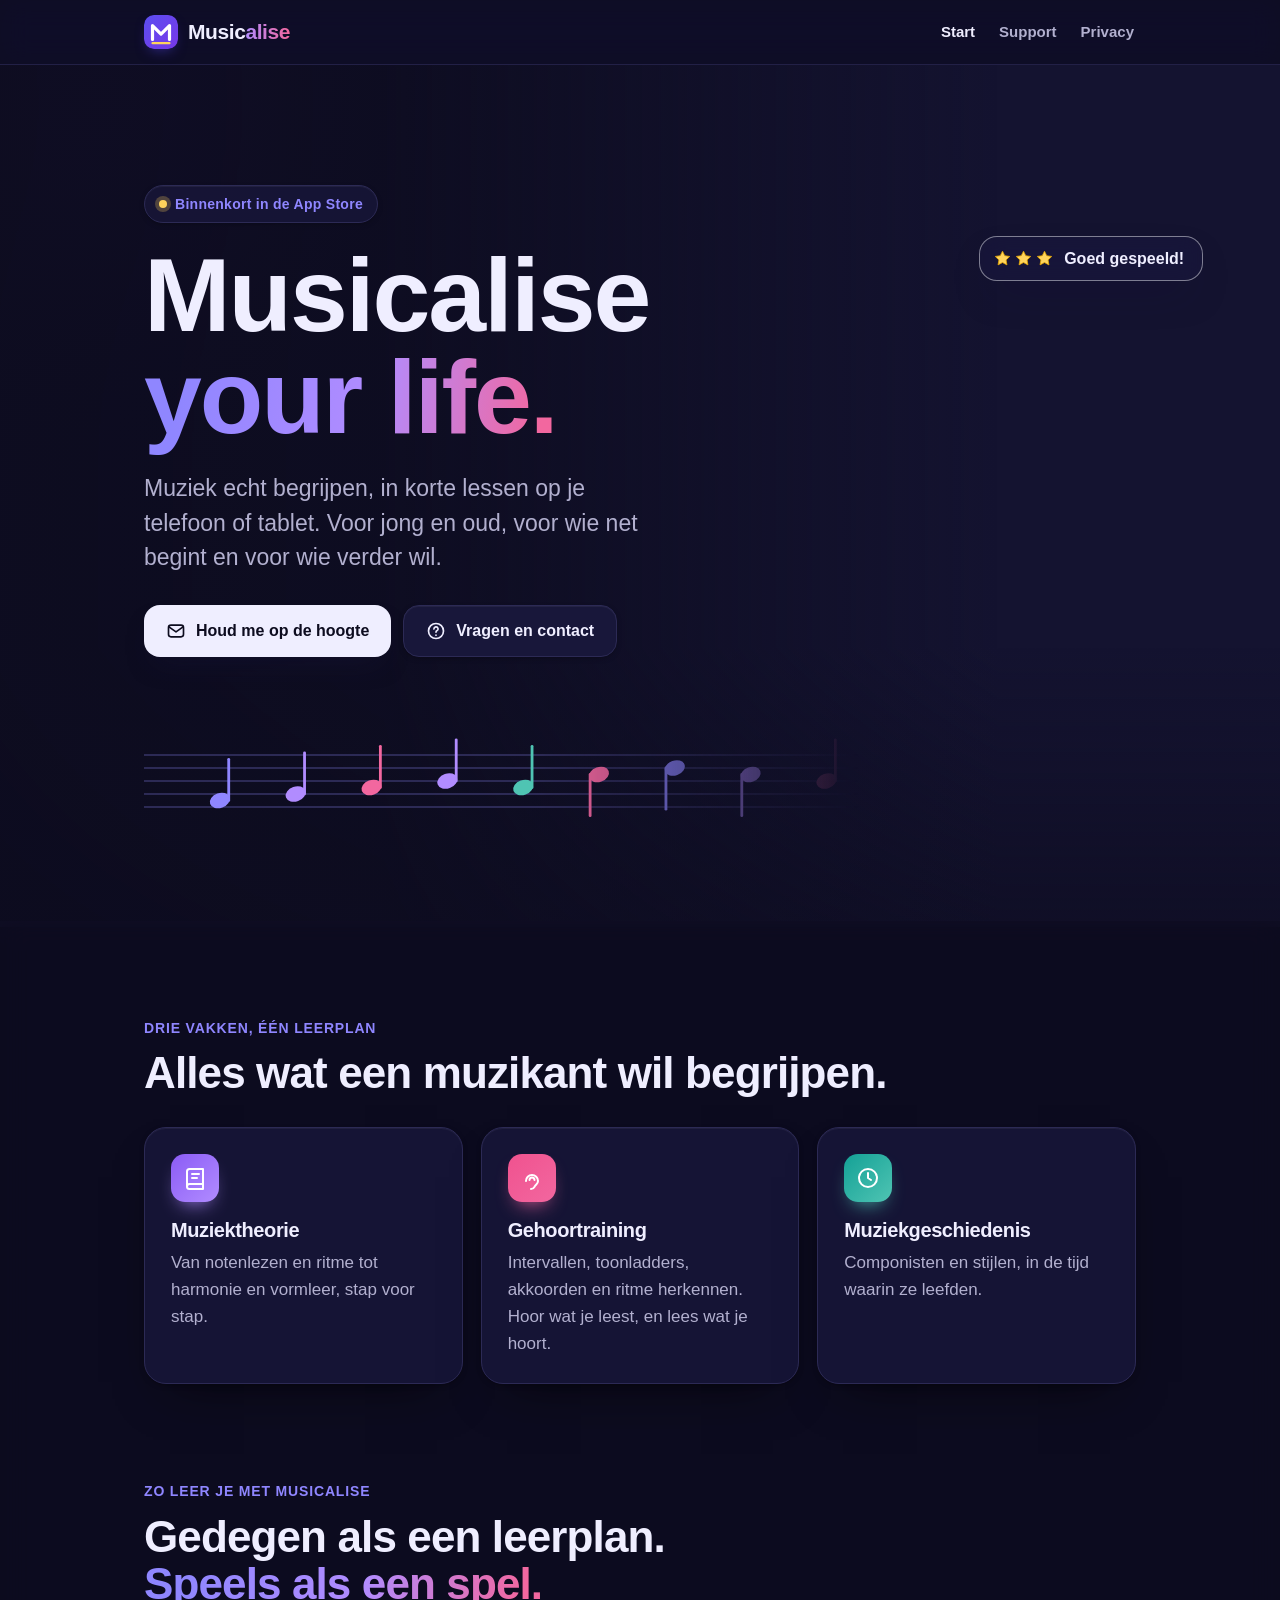
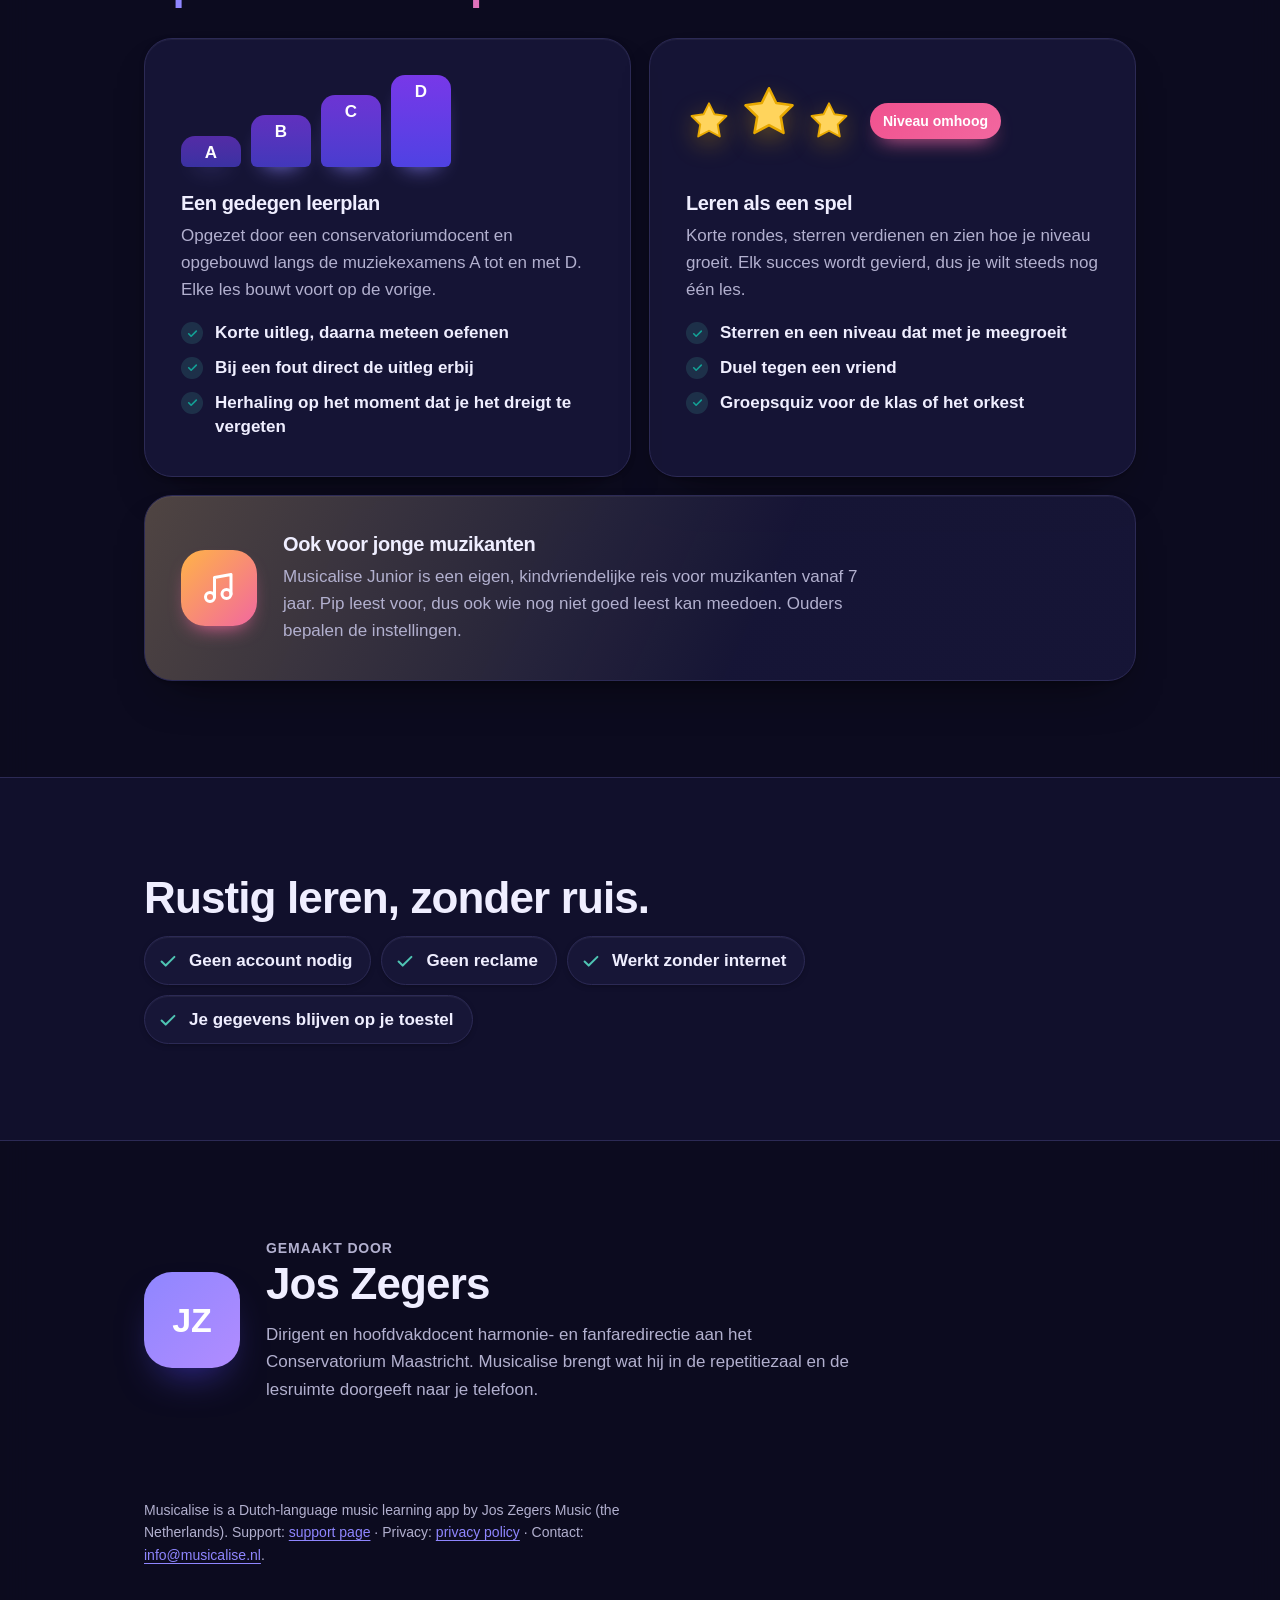
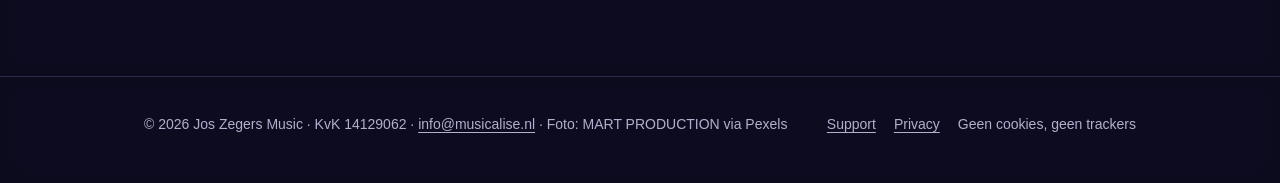
==== commit 5f21822f: "Start: vioolfoto als behang, noten uit de viool, glazen inhoud, fotovermelding" ====
--- a/index.html
+++ b/index.html
@@ -6,8 +6,7 @@
 <title>Musicalise – Musicalise your life</title>
 <meta name="description" content="Musicalise is een app om muziek te leren: muziektheorie, gehoortraining en muziekgeschiedenis in een gedegen leerplan, speels als een spel. Voor jong en oud. Binnenkort verkrijgbaar.">
 <link rel="canonical" href="https://www.musicalise.nl/">
-<meta name="theme-color" content="#f7f7fc" media="(prefers-color-scheme: light)">
-<meta name="theme-color" content="#0d0c1f" media="(prefers-color-scheme: dark)">
+<meta name="theme-color" content="#0d0c1f">
 <link rel="icon" href="data:image/svg+xml,%3Csvg xmlns='http://www.w3.org/2000/svg' viewBox='0 0 64 64'%3E%3Crect width='64' height='64' rx='16' fill='%234f42e3'/%3E%3Cpath d='M16 46V20l16 16 16-16v26' fill='none' stroke='%23fff' stroke-width='6' stroke-linecap='round' stroke-linejoin='round'/%3E%3Cpath d='M16 53h32' stroke='%23ffd45c' stroke-width='4' stroke-linecap='round'/%3E%3C/svg%3E">
 <link rel="stylesheet" href="/style.css">
 </head>
@@ -16,6 +15,7 @@
 <header class="nav"><div class="wrap"><a class="logo" href="/" aria-label="Musicalise, naar de start"><svg viewBox="0 0 64 64" aria-hidden="true"><defs><linearGradient id="lg" x1="0" y1="0" x2="1" y2="1"><stop offset="0" stop-color="#5b4ef0"/><stop offset="1" stop-color="#7838e8"/></linearGradient></defs><rect width="64" height="64" rx="16" fill="url(#lg)"/><path d="M16 46V20l16 16 16-16v26" fill="none" stroke="#fff" stroke-width="6" stroke-linecap="round" stroke-linejoin="round"/><path d="M16 53h32" stroke="#ffd45c" stroke-width="4" stroke-linecap="round"/></svg><span class="wm"><b>Music</b><i>alise</i></span></a><a class="l x" href="/" aria-current="page">Start</a><a class="l" href="/support.html">Support</a><a class="l" href="/privacy.html">Privacy</a></div></header>
 <main id="main">
 <div class="hero"><div class="aura" aria-hidden="true"><span class="a1"></span><span class="a2"></span><span class="a3"></span></div>
+<div class="vibe" aria-hidden="true"><span class="v1"><svg viewBox="0 0 24 24"><path d="M14 17V4.5c2.4.4 4.3 1.9 5 4.4"/><ellipse cx="10.6" cy="17.4" rx="3.6" ry="2.7" transform="rotate(-20 10.6 17.4)"/></svg></span><span class="v2"><svg viewBox="0 0 24 24"><path d="M8.5 17V5.5l11-2.5v12"/><path d="M8.5 9l11-2.5"/><ellipse cx="5.6" cy="17.3" rx="3.2" ry="2.4" transform="rotate(-20 5.6 17.3)"/><ellipse cx="16.6" cy="15.3" rx="3.2" ry="2.4" transform="rotate(-20 16.6 15.3)"/></svg></span><span class="v3"><svg viewBox="0 0 24 24"><path d="M14 17V4.5c2.4.4 4.3 1.9 5 4.4"/><ellipse cx="10.6" cy="17.4" rx="3.6" ry="2.7" transform="rotate(-20 10.6 17.4)"/></svg></span><span class="v4"><svg viewBox="0 0 24 24"><path d="M14 17V4.5c2.4.4 4.3 1.9 5 4.4"/><ellipse cx="10.6" cy="17.4" rx="3.6" ry="2.7" transform="rotate(-20 10.6 17.4)"/></svg></span><span class="v5"><svg viewBox="0 0 24 24"><path d="M8.5 17V5.5l11-2.5v12"/><path d="M8.5 9l11-2.5"/><ellipse cx="5.6" cy="17.3" rx="3.2" ry="2.4" transform="rotate(-20 5.6 17.3)"/><ellipse cx="16.6" cy="15.3" rx="3.2" ry="2.4" transform="rotate(-20 16.6 15.3)"/></svg></span></div><div class="toast" aria-hidden="true"><span class="ts"><svg viewBox="0 0 24 24"><path d="M12 2.8l2.8 5.7 6.3.9-4.55 4.43 1.07 6.27L12 17.1l-5.62 2.97 1.07-6.27L2.9 9.4l6.3-.9z"/></svg><svg viewBox="0 0 24 24"><path d="M12 2.8l2.8 5.7 6.3.9-4.55 4.43 1.07 6.27L12 17.1l-5.62 2.97 1.07-6.27L2.9 9.4l6.3-.9z"/></svg><svg viewBox="0 0 24 24"><path d="M12 2.8l2.8 5.7 6.3.9-4.55 4.43 1.07 6.27L12 17.1l-5.62 2.97 1.07-6.27L2.9 9.4l6.3-.9z"/></svg></span>Goed gespeeld!</div>
 <div class="wrap">
 <span class="eyebrow rv">Binnenkort in de App Store</span>
 <h1 class="rv">Musicalise<br><span class="g">your life.</span></h1>
@@ -23,6 +23,7 @@
 <div class="ctas rv"><a class="btn p" href="mailto:info@musicalise.nl?subject=Houd%20me%20op%20de%20hoogte%20van%20Musicalise"><svg viewBox="0 0 24 24" fill="none" stroke="currentColor" stroke-width="2" stroke-linecap="round" stroke-linejoin="round"><rect x="3" y="5" width="18" height="14" rx="3"/><path d="M3.5 7l8.5 6 8.5-6"/></svg>Houd me op de hoogte</a><a class="btn s" href="/support.html"><svg viewBox="0 0 24 24" fill="none" stroke="currentColor" stroke-width="2" stroke-linecap="round" stroke-linejoin="round"><circle cx="12" cy="12" r="9"/><path d="M9.5 9.5a2.5 2.5 0 1 1 3.5 2.3c-.7.3-1 .9-1 1.7"/><path d="M12 17h.01"/></svg>Vragen en contact</a></div>
 <svg class="staff rv" viewBox="0 -6 1120 96" preserveAspectRatio="xMinYMid slice" aria-hidden="true"><line x1="0" x2="1120" y1="18" y2="18"/><line x1="0" x2="1120" y1="30" y2="30"/><line x1="0" x2="1120" y1="42" y2="42"/><line x1="0" x2="1120" y1="54" y2="54"/><line x1="0" x2="1120" y1="66" y2="66"/><g class="n"><line class="st" x1="78.2" y1="60" x2="78.2" y2="22"/><ellipse cx="70" cy="60" rx="9.5" ry="6.8" transform="rotate(-20 70 60)"/></g><g class="n"><line class="st" x1="148.2" y1="54" x2="148.2" y2="16"/><ellipse cx="140" cy="54" rx="9.5" ry="6.8" transform="rotate(-20 140 54)"/></g><g class="n"><line class="st" x1="218.2" y1="48" x2="218.2" y2="10"/><ellipse cx="210" cy="48" rx="9.5" ry="6.8" transform="rotate(-20 210 48)"/></g><g class="n"><line class="st" x1="288.2" y1="42" x2="288.2" y2="4"/><ellipse cx="280" cy="42" rx="9.5" ry="6.8" transform="rotate(-20 280 42)"/></g><g class="n"><line class="st" x1="358.2" y1="48" x2="358.2" y2="10"/><ellipse cx="350" cy="48" rx="9.5" ry="6.8" transform="rotate(-20 350 48)"/></g><g class="n"><line class="st" x1="411.8" y1="36" x2="411.8" y2="74"/><ellipse cx="420" cy="36" rx="9.5" ry="6.8" transform="rotate(-20 420 36)"/></g><g class="n"><line class="st" x1="481.8" y1="30" x2="481.8" y2="68"/><ellipse cx="490" cy="30" rx="9.5" ry="6.8" transform="rotate(-20 490 30)"/></g><g class="n"><line class="st" x1="551.8" y1="36" x2="551.8" y2="74"/><ellipse cx="560" cy="36" rx="9.5" ry="6.8" transform="rotate(-20 560 36)"/></g><g class="n"><line class="st" x1="638.2" y1="42" x2="638.2" y2="4"/><ellipse cx="630" cy="42" rx="9.5" ry="6.8" transform="rotate(-20 630 42)"/></g><g class="n"><line class="st" x1="708.2" y1="48" x2="708.2" y2="10"/><ellipse cx="700" cy="48" rx="9.5" ry="6.8" transform="rotate(-20 700 48)"/></g><g class="n"><line class="st" x1="778.2" y1="54" x2="778.2" y2="16"/><ellipse cx="770" cy="54" rx="9.5" ry="6.8" transform="rotate(-20 770 54)"/></g><g class="n"><line class="st" x1="848.2" y1="48" x2="848.2" y2="10"/><ellipse cx="840" cy="48" rx="9.5" ry="6.8" transform="rotate(-20 840 48)"/></g><g class="n"><line class="st" x1="918.2" y1="42" x2="918.2" y2="4"/><ellipse cx="910" cy="42" rx="9.5" ry="6.8" transform="rotate(-20 910 42)"/></g><g class="n"><line class="st" x1="971.8" y1="36" x2="971.8" y2="74"/><ellipse cx="980" cy="36" rx="9.5" ry="6.8" transform="rotate(-20 980 36)"/></g><g class="n"><line class="st" x1="1058.2" y1="42" x2="1058.2" y2="4"/><ellipse cx="1050" cy="42" rx="9.5" ry="6.8" transform="rotate(-20 1050 42)"/></g></svg>
 </div></div>
+<div class="glass">
 <section><div class="wrap">
 <p class="kicker rv">Drie vakken, één leerplan</p>
 <h2 class="rv">Alles wat een muzikant wil begrijpen.</h2>
@@ -56,8 +57,9 @@
 <div><p class="kicker">Gemaakt door</p><h2>Jos Zegers</h2><p>Dirigent en hoofdvakdocent harmonie- en fanfaredirectie aan het Conservatorium Maastricht. Musicalise brengt wat hij in de repetitiezaal en de lesruimte doorgeeft naar je telefoon.</p></div>
 </div></section>
 <section style="padding-top:0"><div class="wrap"><p class="meta" lang="en">Musicalise is a Dutch-language music learning app by Jos Zegers Music (the Netherlands). Support: <a href="/support.html">support page</a> · Privacy: <a href="/privacy.html">privacy policy</a> · Contact: <a href="mailto:info@musicalise.nl">info@musicalise.nl</a>.</p></div></section>
+</div>
 </main>
-<footer><div class="wrap"><span>© 2026 Jos Zegers Music · KvK 14129062 · <a href="mailto:info@musicalise.nl">info@musicalise.nl</a></span><nav><a href="/support.html">Support</a><a href="/privacy.html">Privacy</a><span>Geen cookies, geen trackers</span></nav></div></footer>
+<footer><div class="wrap"><span>© 2026 Jos Zegers Music · KvK 14129062 · <a href="mailto:info@musicalise.nl">info@musicalise.nl</a> · Foto: MART PRODUCTION via Pexels</span><nav><a href="/support.html">Support</a><a href="/privacy.html">Privacy</a><span>Geen cookies, geen trackers</span></nav></div></footer>
 <script>(function(){var els=document.querySelectorAll('.rv');if(!('IntersectionObserver' in window)){els.forEach(function(e){e.classList.add('in')});return}var io=new IntersectionObserver(function(es){es.forEach(function(e){if(e.isIntersecting){e.target.classList.add('in');io.unobserve(e.target)}})},{rootMargin:'0px 0px -8% 0px'});els.forEach(function(e){io.observe(e)})})();</script>
 </body>
 </html>
--- a/style.css
+++ b/style.css
@@ -1,15 +1,16 @@
-/* Musicalise – tijdelijke site (2026). Licht en donker, geen externe bestanden, geen cookies.
+/* Musicalise – tijdelijke site (2026). Donker (standaard) met de vioolfoto als behang, geen externe bestanden, geen cookies.
    Trends (Figma 2026), professioneel ingezet: gedurfde typografie, levendig maar beheerst kleurverloop,
    donkere modus, subtiele beweging (respecteert 'minder beweging'), zachte diepte en duurzaam: klein en toegankelijk. */
-:root{color-scheme:light dark;
+:root{color-scheme:dark;
   --brand:#4f42e3;--violet:#7838e8;--teal:#0a7068;--rose:#d82070;--sun:#ffd45c;
   --bg:#f7f7fc;--bg2:#efeffa;--card:#ffffff;--ink:#16143a;--muted:#5a5878;--line:#e3e2f0;
   --glow:rgba(79,66,227,.16);--shadow:0 1px 0 rgba(255,255,255,.7) inset,0 24px 48px -28px rgba(40,30,120,.35),0 2px 6px -2px rgba(40,30,120,.08);
   --r:22px;--max:1120px}
-@media (prefers-color-scheme:dark){:root{
+/* donker is de standaard (Jos, 23-11-2026) */
+:root{
   --brand:#8f86ff;--violet:#b18cff;--teal:#4fc4b3;--rose:#f2679f;
   --bg:#0d0c1f;--bg2:#141330;--card:#18173a;--ink:#efeeff;--muted:#b2b0cf;--line:#2c2a55;
-  --glow:rgba(143,134,255,.22);--shadow:0 1px 0 rgba(255,255,255,.05) inset,0 24px 48px -26px rgba(0,0,0,.7),0 2px 6px -2px rgba(0,0,0,.4)}}
+  --glow:rgba(143,134,255,.22);--shadow:0 1px 0 rgba(255,255,255,.05) inset,0 24px 48px -26px rgba(0,0,0,.7),0 2px 6px -2px rgba(0,0,0,.4)}
 *{box-sizing:border-box}
 html{-webkit-text-size-adjust:100%;scroll-behavior:smooth}
 body{margin:0;background:var(--bg);color:var(--ink);font:17px/1.6 -apple-system,BlinkMacSystemFont,"Segoe UI",Roboto,Helvetica,Arial,sans-serif;overflow-x:hidden}
@@ -127,6 +128,48 @@
 .ic.j svg{width:36px;height:36px}
 @media (max-width:820px){.feat{grid-template-columns:1fr}.junior{grid-template-columns:1fr;gap:18px}}
 
+/* de foto als behang over de hele site (nov 2026): vast beeld, glazen vlakken erover, noten uit de viool */
+body::before{content:"";position:fixed;inset:-3vh 0;z-index:-2;background:#141330 url(/img/viool-achtergrond.avif) 62% 50%/cover no-repeat}
+@supports (animation-timeline:scroll()){body::before{animation:zoom linear both;animation-timeline:scroll(root);animation-range:0 120vh}}
+@keyframes zoom{to{transform:scale(1.1) translateY(-2vh)}}
+.hero{min-height:calc(100svh - 65px);display:flex;flex-direction:column;justify-content:center}
+.hero::before{content:"";position:absolute;inset:0;z-index:-1;background:linear-gradient(90deg,color-mix(in srgb,var(--bg) 94%,transparent) 0%,color-mix(in srgb,var(--bg) 86%,transparent) 30%,color-mix(in srgb,var(--bg) 40%,transparent) 56%,color-mix(in srgb,var(--bg) 0%,transparent) 78%),linear-gradient(0deg,color-mix(in srgb,var(--bg) 55%,transparent),transparent 32%)}
+.aura .a2,.aura .a3{display:none}
+.aura{opacity:.55}
+.hero .wrap{width:100%}
+.lead{max-width:23em}
+.staff{-webkit-mask-image:linear-gradient(90deg,#000 40%,transparent 72%);mask-image:linear-gradient(90deg,#000 40%,transparent 72%)}
+.glass,.page,footer{background:color-mix(in srgb,var(--bg) 70%,transparent);-webkit-backdrop-filter:blur(14px) saturate(1.2);backdrop-filter:blur(14px) saturate(1.2)}
+.band{background:color-mix(in srgb,var(--bg2) 78%,transparent)}
+footer{border-top-color:color-mix(in srgb,var(--line) 70%,transparent)}
+.card,.panel,details{background:color-mix(in srgb,var(--card) 86%,transparent)}
+.junior{background:linear-gradient(115deg,color-mix(in srgb,var(--sun) 24%,var(--card)) 0%,color-mix(in srgb,var(--card) 86%,transparent) 62%)}
+.pills li{background:color-mix(in srgb,var(--card) 88%,transparent)}
+.page{min-height:calc(100svh - 160px)}
+/* noten die uit de viool opstijgen */
+.vibe{position:absolute;right:13%;top:60%;width:0;height:0;pointer-events:none}
+.vibe span{position:absolute;left:0;top:0;width:38px;height:38px;opacity:0;color:#fff;filter:drop-shadow(0 4px 10px rgba(20,10,60,.35));animation:rise 8s ease-out infinite}
+.vibe svg{width:100%;height:100%;fill:currentColor;stroke:currentColor;stroke-width:1.8;stroke-linecap:round;stroke-linejoin:round}
+.vibe path{fill:none}
+.vibe .v2{color:var(--sun);width:46px;height:46px;animation-delay:-1.6s;--dx:-90px}
+.vibe .v3{color:#ffd1e3;width:30px;height:30px;animation-delay:-3.2s;--dx:40px}
+.vibe .v4{animation-delay:-4.8s;--dx:-160px;width:32px;height:32px}
+.vibe .v5{color:var(--sun);animation-delay:-6.4s;--dx:-30px}
+@keyframes rise{0%{opacity:0;transform:translate(0,0) rotate(-8deg) scale(.6)}15%{opacity:.95}70%{opacity:.85}100%{opacity:0;transform:translate(var(--dx,-60px),-300px) rotate(14deg) scale(1.05)}}
+.toast{position:absolute;right:6%;top:20%;display:flex;align-items:center;gap:10px;color:var(--ink);background:color-mix(in srgb,var(--card) 72%,transparent);-webkit-backdrop-filter:blur(14px) saturate(1.4);backdrop-filter:blur(14px) saturate(1.4);border:1px solid color-mix(in srgb,#fff 45%,transparent);border-radius:18px;padding:12px 18px 12px 13px;font:700 16px/1 ui-rounded,"SF Pro Rounded","Nunito",-apple-system,sans-serif;box-shadow:0 18px 40px -18px rgba(20,10,60,.5);animation:float 6s ease-in-out infinite}
+.toast .ts{display:flex;gap:2px}
+.toast svg{width:19px;height:19px;fill:var(--sun);stroke:#e8a900;stroke-width:1;stroke-linejoin:round}
+@keyframes float{50%{transform:translateY(-8px)}}
+@media (prefers-reduced-motion:reduce){.vibe{display:none}}
+@media (max-width:900px) and (orientation:portrait){body::before{background-image:url(/img/viool-achtergrond-mobiel.avif);background-position:50% 50%}}
+@media (max-width:900px){
+  .hero{min-height:calc(100svh - 65px + 16vh);justify-content:flex-start}
+  .hero::before{background:linear-gradient(180deg,color-mix(in srgb,var(--bg) 92%,transparent) 0,color-mix(in srgb,var(--bg) 84%,transparent) 440px,color-mix(in srgb,var(--bg) 0%,transparent) 640px)}
+  .staff{display:none}
+  .toast{right:auto;left:max(5vw,20px);top:auto;bottom:6%;font-size:15px}
+  .vibe{right:20%;top:auto;bottom:18%}
+}
+
 /* voet */
 footer{padding:36px 0 48px;border-top:1px solid var(--line);color:var(--muted);font-size:14px}
 footer .wrap{display:flex;flex-wrap:wrap;gap:10px 24px;align-items:center;justify-content:space-between}
